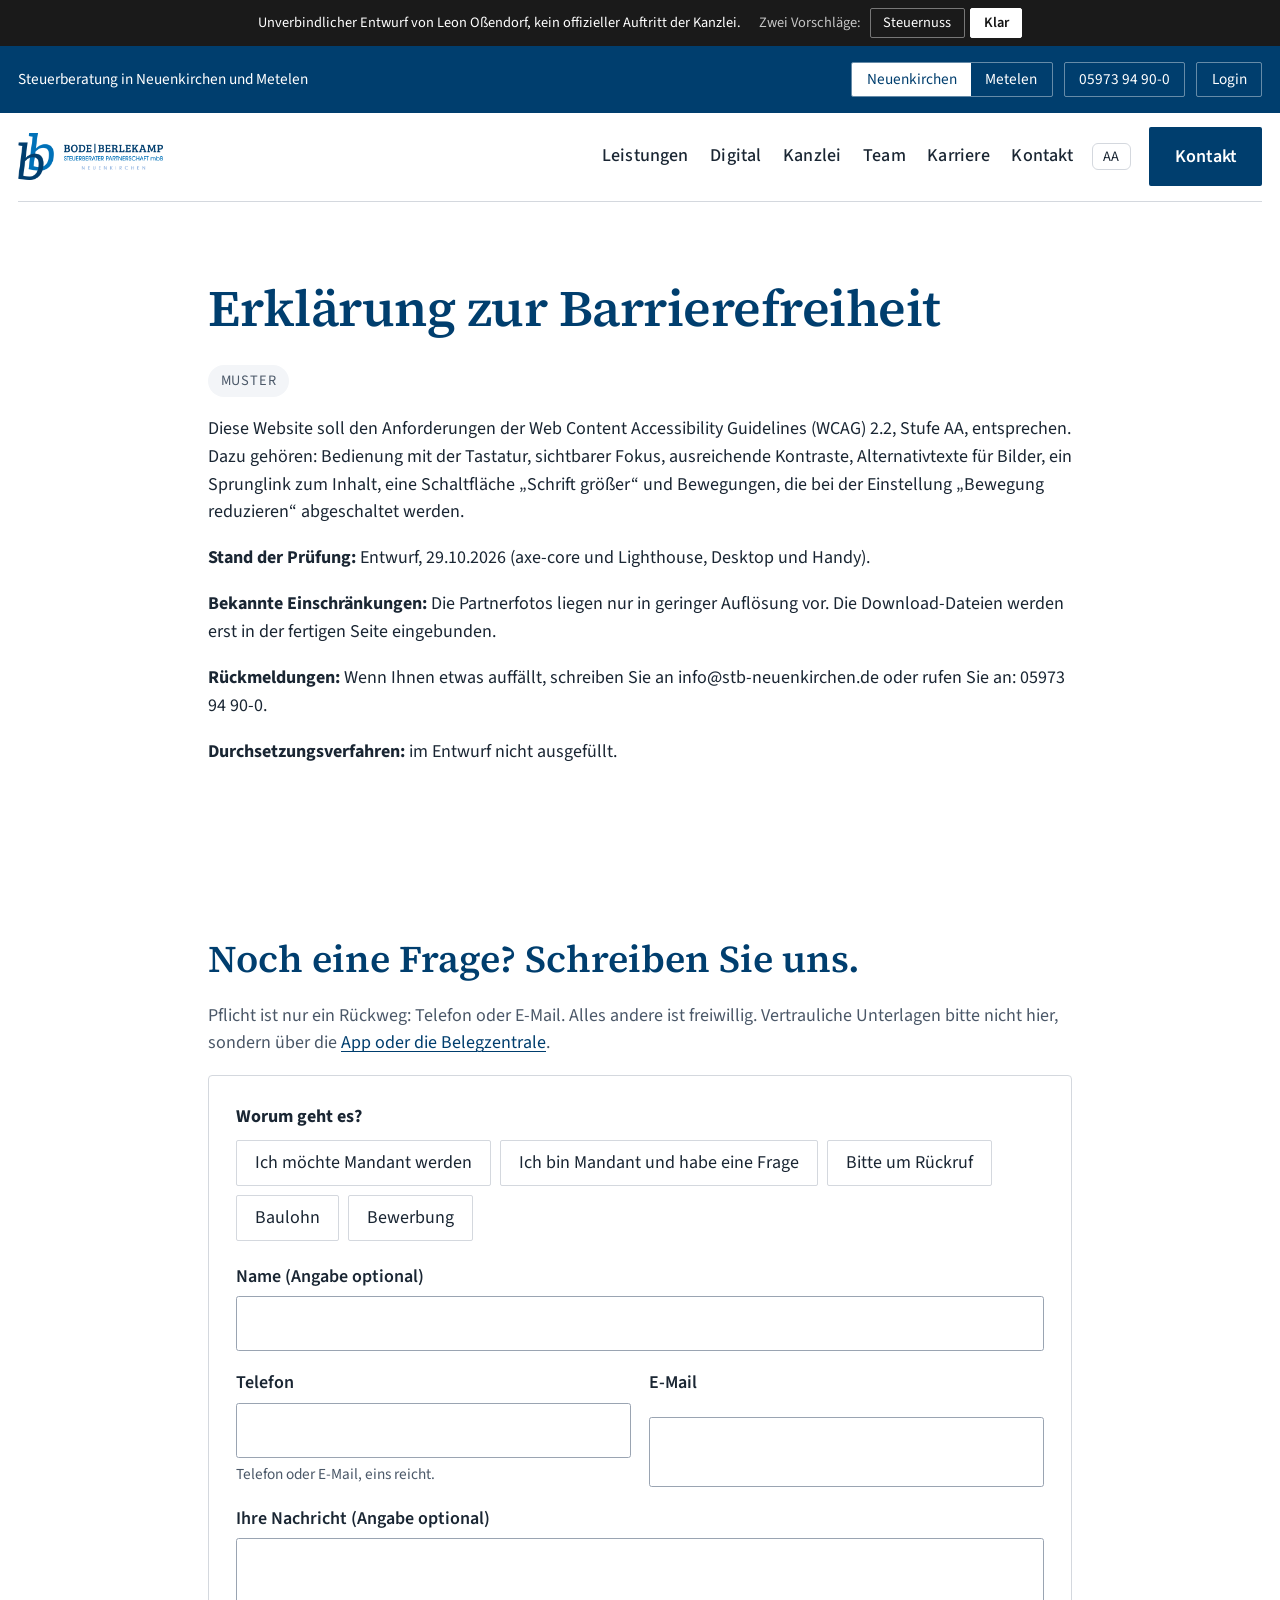
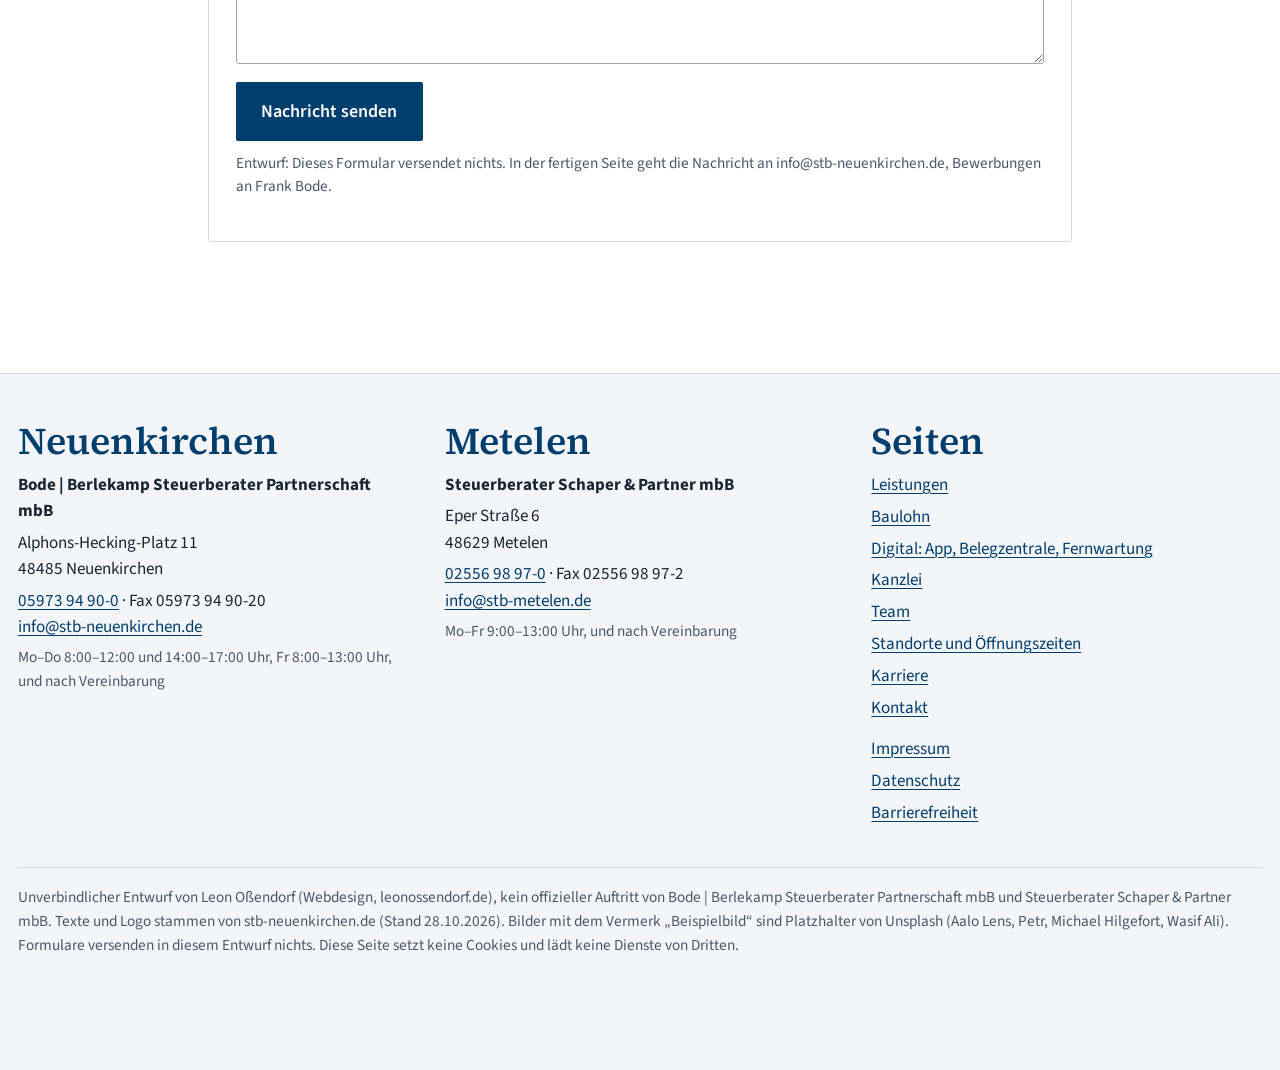
==== barrierefreiheit.html @ 7ed901d6 "Entwurf Bode | Berlekamp: zwei Designs (Steuernuss, Klar) mit Schalter, 12 Seiten, barrierefrei Co-A" ====
<!doctype html>
<html lang="de-DE" data-design="klar" data-standort="neuenkirchen">
<head>
<meta charset="utf-8">
<meta name="viewport" content="width=device-width, initial-scale=1">
<title>Barrierefreiheit · Bode | Berlekamp Steuerberater (Entwurf)</title>
<meta name="description" content="Unverbindlicher Website-Entwurf für Bode | Berlekamp Steuerberater Partnerschaft mbB (Neuenkirchen) und Steuerberater Schaper & Partner mbB (Metelen).">
<meta name="robots" content="noindex,nofollow">
<link rel="icon" href="img/favicon.png" type="image/png">
<link rel="stylesheet" href="css/base.css">
<link rel="stylesheet" href="css/klar.css">
<link rel="stylesheet" href="css/nuss.css">
<script src="js/design.js"></script>
</head>
<body>
<a class="skip" href="#inhalt">Zum Inhalt springen</a>
<div class="entwurf" role="region" aria-label="Hinweis zum Entwurf">
  <span>Unverbindlicher Entwurf von Leon Oßendorf, kein offizieller Auftritt der Kanzlei.</span>
  <span class="schalter" role="group" aria-label="Design wählen"><span>Zwei Vorschläge:</span>
    <button type="button" data-design-wahl="nuss" aria-pressed="false">Steuernuss</button>
    <button type="button" data-design-wahl="klar" aria-pressed="true">Klar</button></span>
</div>
<header class="kopf">
  <div class="kopf-oben"><div class="wrap kopf-oben">
    <span class="claim">Steuerberatung in Neuenkirchen und Metelen</span>
    <div class="rechts">
      <div class="standort-wahl" role="group" aria-label="Standort wählen">
        <button type="button" data-standort-wahl="neuenkirchen" aria-pressed="true">Neuenkirchen</button>
        <button type="button" data-standort-wahl="metelen" aria-pressed="false">Metelen</button>
      </div>
      <a class="chip" href="tel:+4959739490" data-tel>05973 94 90-0</a>
      <a class="chip" href="digital.html#login">Login</a>
    </div>
  </div></div>
  <div class="wrap kopf-haupt">
    <a class="logo" href="index.html" aria-label="Zur Startseite">
      <img class="marke" src="img/logo-marke.png" alt="" width="120" height="158">
      <img class="wort" src="img/wortmarke-neuenkirchen.png" alt="Bode | Berlekamp Steuerberater Partnerschaft mbB, Neuenkirchen" data-wortmarke width="330" height="90">
    </a>
    <nav class="nav" id="hauptmenu" aria-label="Hauptmenü"><ul><li><a href="leistungen.html">Leistungen</a></li><li><a href="digital.html">Digital</a></li><li><a href="kanzlei.html">Kanzlei</a></li><li><a href="team.html">Team</a></li><li><a href="karriere.html">Karriere</a></li><li><a href="kontakt.html">Kontakt</a></li></ul></nav>
    <button type="button" class="schrift" aria-pressed="false" title="Schrift größer">A<span class="nur-vorleser"> Schrift größer</span>A</button>
    <a class="btn btn-haupt" href="kontakt.html">Kontakt</a>
    <button type="button" class="menu-knopf" aria-expanded="false" aria-controls="hauptmenu">Menü</button>
  </div>
</header>
<main id="inhalt" tabindex="-1">
<section class="abschnitt"><div class="wrap-schmal"><h1>Erklärung zur Barrierefreiheit</h1><p class="label">Muster</p>
<p>Diese Website soll den Anforderungen der Web Content Accessibility Guidelines (WCAG) 2.2, Stufe AA, entsprechen. Dazu gehören: Bedienung mit der Tastatur, sichtbarer Fokus, ausreichende Kontraste, Alternativtexte für Bilder, ein Sprunglink zum Inhalt, eine Schaltfläche „Schrift größer“ und Bewegungen, die bei der Einstellung „Bewegung reduzieren“ abgeschaltet werden.</p>
<p><strong>Stand der Prüfung:</strong> Entwurf, 29.10.2026 (axe-core und Lighthouse, Desktop und Handy).</p>
<p><strong>Bekannte Einschränkungen:</strong> Die Partnerfotos liegen nur in geringer Auflösung vor. Die Download-Dateien werden erst in der fertigen Seite eingebunden.</p>
<p><strong>Rückmeldungen:</strong> Wenn Ihnen etwas auffällt, schreiben Sie an info@stb-neuenkirchen.de oder rufen Sie an: 05973 94 90-0.</p>
<p><strong>Durchsetzungsverfahren:</strong> im Entwurf nicht ausgefüllt.</p></div></section><section class="abschnitt" id="kontakt" aria-labelledby="kontakt-h"><div class="wrap-schmal">
  <h2 id="kontakt-h">Noch eine Frage? Schreiben Sie uns.</h2>
  <p class="leise">Pflicht ist nur ein Rückweg: Telefon oder E-Mail. Alles andere ist freiwillig. Vertrauliche Unterlagen bitte nicht hier, sondern über die <a href="digital.html">App oder die Belegzentrale</a>.</p>
  <form class="formular" data-demo novalidate>
    <fieldset><legend>Worum geht es?</legend>
      <div class="chips">
        <label><input type="radio" name="thema" value="mandant"> Ich möchte Mandant werden</label>
        <label><input type="radio" name="thema" value="frage"> Ich bin Mandant und habe eine Frage</label>
        <label><input type="radio" name="thema" value="rueckruf"> Bitte um Rückruf</label>
        <label><input type="radio" name="thema" value="baulohn"> Baulohn</label>
        <label><input type="radio" name="thema" value="bewerbung"> Bewerbung</label>
      </div>
    </fieldset>
    <fieldset data-zeig="mandant baulohn"><legend>Ich bin …</legend>
      <div class="chips"><label><input type="radio" name="art" value="unternehmen"> Unternehmen</label><label><input type="radio" name="art" value="freiberufler"> Freiberufler</label><label><input type="radio" name="art" value="privat"> Privatperson</label></div>
    </fieldset>
    <fieldset data-zeig="bewerbung"><legend>Ich bewerbe mich als …</legend>
      <div class="chips"><label><input type="radio" name="stelle" value="stfa"> Steuerfachangestellte/r</label><label><input type="radio" name="stelle" value="bibu"> Bilanzbuchhalter/in</label><label><input type="radio" name="stelle" value="azubi"> Auszubildende/r</label><label><input type="radio" name="stelle" value="initiativ"> Initiativ</label></div>
    </fieldset>
    <div class="feldzeile" data-zeig="baulohn"><label for="f-beschaeftigte">Wie viele Beschäftigte rechnen Sie ab? (Angabe optional)</label><div class="schieber"><input type="range" id="f-beschaeftigte" name="beschaeftigte" min="1" max="100" value="12"><output for="f-beschaeftigte">12</output></div></div>
    <fieldset data-zeig="mandant frage rueckruf baulohn"><legend>Welcher Standort passt Ihnen? (Angabe optional)</legend>
      <div class="chips"><label><input type="radio" name="standort" value="neuenkirchen"> Neuenkirchen</label><label><input type="radio" name="standort" value="metelen"> Metelen</label><label><input type="radio" name="standort" value="egal"> Egal</label></div>
    </fieldset>
    <fieldset data-zeig="rueckruf"><legend>Wann passt der Rückruf?</legend>
      <div class="chips"><label><input type="radio" name="zeit" value="vormittags"> Vormittags</label><label><input type="radio" name="zeit" value="nachmittags"> Nachmittags</label><label><input type="radio" name="zeit" value="egal"> Egal</label></div>
    </fieldset>
    <div class="feldzeile"><label for="f-name">Name (Angabe optional)</label><input id="f-name" name="name" type="text" autocomplete="name"></div>
    <div class="zwei">
      <div class="feldzeile"><label for="f-tel">Telefon</label><input id="f-tel" name="telefon" type="tel" autocomplete="tel" inputmode="tel"><span class="hinweis">Telefon oder E-Mail, eins reicht.</span></div>
      <div class="feldzeile"><label for="f-mail">E-Mail</label><input id="f-mail" name="email" type="email" autocomplete="email"></div>
    </div>
    <div class="feldzeile" data-zeig="bewerbung"><label for="f-start">Frühester Start (Angabe optional)</label><input id="f-start" name="start" type="text" placeholder="z. B. 1. August 2027"></div>
    <div class="feldzeile" data-zeig="bewerbung"><label for="f-cv">Lebenslauf anhängen (Angabe optional)</label><input id="f-cv" name="lebenslauf" type="file" accept=".pdf,.jpg,.png"></div>
    <div class="feldzeile"><label for="f-text">Ihre Nachricht (Angabe optional)</label><textarea id="f-text" name="nachricht"></textarea></div>
    <p class="fehler" role="alert" hidden></p>
    <button class="btn" type="submit">Nachricht senden</button>
    <p class="demo-hinweis">Entwurf: Dieses Formular versendet nichts. In der fertigen Seite geht die Nachricht an info@stb-neuenkirchen.de, Bewerbungen an Frank Bode.</p>
  </form>
</div></section>
</main>
<footer class="fuss"><div class="wrap">
  <div class="spalten">
    <div><h2>Neuenkirchen</h2><address><p><strong>Bode | Berlekamp Steuerberater Partnerschaft mbB</strong></p><p>Alphons-Hecking-Platz 11<br>48485 Neuenkirchen</p><p><a href="tel:+4959739490">05973 94 90-0</a> · Fax 05973 94 90-20<br><a href="mailto:info@stb-neuenkirchen.de">info@stb-neuenkirchen.de</a></p></address><p class="klein leise">Mo–Do 8:00–12:00 und 14:00–17:00 Uhr, Fr 8:00–13:00 Uhr, und nach Vereinbarung</p></div>
    <div><h2>Metelen</h2><address><p><strong>Steuerberater Schaper &amp; Partner mbB</strong></p><p>Eper Straße 6<br>48629 Metelen</p><p><a href="tel:+4925569897">02556 98 97-0</a> · Fax 02556 98 97-2<br><a href="mailto:info@stb-metelen.de">info@stb-metelen.de</a></p></address><p class="klein leise">Mo–Fr 9:00–13:00 Uhr, und nach Vereinbarung</p></div>
    <div><h2>Seiten</h2><ul><li><a href="leistungen.html">Leistungen</a></li><li><a href="baulohn.html">Baulohn</a></li><li><a href="digital.html">Digital: App, Belegzentrale, Fernwartung</a></li><li><a href="kanzlei.html">Kanzlei</a></li><li><a href="team.html">Team</a></li><li><a href="standorte.html">Standorte und Öffnungszeiten</a></li><li><a href="karriere.html">Karriere</a></li><li><a href="kontakt.html">Kontakt</a></li></ul><ul style="margin-top:.8rem"><li><a href="impressum.html">Impressum</a></li><li><a href="datenschutz.html">Datenschutz</a></li><li><a href="barrierefreiheit.html">Barrierefreiheit</a></li></ul></div>
  </div>
  <div data-only="nuss" style="margin-top:1.5rem"><svg class="hoernchen-fuss" viewBox="0 0 220 220" role="img" aria-label="Eichhörnchen der Kanzlei">
<path d="M150 170c42-6 62-40 52-82-6-26-24-44-44-50 14 18 20 40 12 64-6 18-18 30-32 34" fill="#a0672d"/>
<path d="M156 160c30-8 44-36 36-68-4-16-12-30-24-38 6 18 8 38 0 56-6 14-16 24-28 30" fill="#c4703a"/>
<ellipse cx="104" cy="150" rx="46" ry="52" fill="#a0672d"/>
<ellipse cx="96" cy="160" rx="26" ry="36" fill="#f1dcb9"/>
<ellipse cx="80" cy="200" rx="18" ry="8" fill="#5b3a1e"/>
<ellipse cx="124" cy="202" rx="18" ry="8" fill="#5b3a1e"/>
<path d="M62 52l-8-30 26 18zM112 50l10-30-26 16z" fill="#a0672d"/>
<path d="M63 50l-4-18 15 11zM109 48l6-18-15 10z" fill="#e9a37a"/>
<circle cx="86" cy="80" r="36" fill="#a0672d"/>
<ellipse cx="80" cy="98" rx="22" ry="14" fill="#f1dcb9"/>
<ellipse cx="54" cy="94" rx="7" ry="5" fill="#3b2714"/>
<path d="M60 102c6 5 14 6 20 2" fill="none" stroke="#3b2714" stroke-width="2.2" stroke-linecap="round"/>
<g fill="none" stroke="#1a1a1a" stroke-width="3.2"><circle cx="70" cy="78" r="12"/><circle cx="102" cy="78" r="12"/><path d="M82 78h8M114 76l10-4M58 76l-8-3"/></g>
<circle cx="71" cy="79" r="4.5" fill="#1a1a1a"/><circle cx="103" cy="79" r="4.5" fill="#1a1a1a"/>
<circle cx="72.5" cy="77.5" r="1.4" fill="#fff"/><circle cx="104.5" cy="77.5" r="1.4" fill="#fff"/>
<path d="M68 128c-10 4-16 14-10 22 6 6 16 2 22-4" fill="#a0672d"/>
<path d="M118 128c10 4 16 14 10 22-6 6-16 2-22-4" fill="#a0672d"/>
<g class="nuss"><ellipse cx="93" cy="142" rx="14" ry="17" fill="#c4873f"/><path d="M78 136c0-8 7-13 15-13s15 5 15 13c0 1.5-1 2.5-2.5 2.5h-25c-1.5 0-2.5-1-2.5-2.5z" fill="#5b3a1e"/><path d="M93 123v-7" stroke="#5b3a1e" stroke-width="3" stroke-linecap="round"/></g>
</svg></div>
  <div class="entwurf-hinweis"><p>Unverbindlicher Entwurf von Leon Oßendorf (Webdesign, leonossendorf.de), kein offizieller Auftritt von Bode | Berlekamp Steuerberater Partnerschaft mbB und Steuerberater Schaper &amp; Partner mbB. Texte und Logo stammen von stb-neuenkirchen.de (Stand 28.10.2026). Bilder mit dem Vermerk „Beispielbild“ sind Platzhalter von Unsplash (Aalo Lens, Petr, Michael Hilgefort, Wasif Ali). Formulare versenden in diesem Entwurf nichts. Diese Seite setzt keine Cookies und lädt keine Dienste von Dritten.</p></div>
</div></footer>
<nav class="daumen" aria-label="Schnellkontakt"><a class="btn" href="tel:+4959739490" data-tel>05973 94 90-0</a><a class="btn btn-zweit" href="kontakt.html">Nachricht</a></nav>
<script src="js/main.js"></script>
</body>
</html>
---- css/base.css ----
/* Basis: Reset, Schriften, Barrierefreiheit, Formulare. Gilt für beide Designs. */
@font-face{font-family:"Source Sans 3";src:url("../fonts/source-sans-3-latin-wght-normal.woff2") format("woff2");font-weight:200 900;font-display:swap}
@font-face{font-family:"Source Serif 4";src:url("../fonts/source-serif-4-latin-wght-normal.woff2") format("woff2");font-weight:200 900;font-display:swap}
@font-face{font-family:"Source Serif 4";src:url("../fonts/source-serif-4-latin-wght-italic.woff2") format("woff2");font-weight:200 900;font-style:italic;font-display:swap}
@font-face{font-family:"Bitter";src:url("../fonts/bitter-latin.woff2") format("woff2");font-weight:400 700;font-display:swap}
@font-face{font-family:"Caveat";src:url("../fonts/caveat-latin.woff2") format("woff2");font-weight:500;font-display:swap}

*,*::before,*::after{box-sizing:border-box}
html{font-size:112.5%;-webkit-text-size-adjust:100%;scroll-behavior:smooth}
html.schrift-gross{font-size:131%}
@media (prefers-reduced-motion:reduce){html{scroll-behavior:auto}*{animation:none!important;transition:none!important}}
body{margin:0;line-height:1.55;-webkit-font-smoothing:antialiased;overflow-x:hidden}
img,svg,picture{max-width:100%;height:auto;display:block}
h1,h2,h3,h4{line-height:1.2;margin:0 0 .5em;overflow-wrap:break-word;hyphens:auto}
@media (max-width:480px){.label{white-space:normal;border-radius:12px;line-height:1.3}}
p,ul,ol{margin:0 0 1em}
ul.sauber,ol.sauber{list-style:none;padding:0;margin:0}
a{color:var(--link);text-decoration-thickness:.08em;text-underline-offset:.15em}
a:hover{text-decoration-thickness:.15em}
:focus-visible{outline:3px solid var(--fokus);outline-offset:3px;border-radius:2px}
button{font:inherit;cursor:pointer}
[hidden]{display:none!important}
.nur-vorleser{position:absolute!important;width:1px;height:1px;overflow:hidden;clip:rect(0 0 0 0);clip-path:inset(50%);white-space:nowrap}
.skip{position:absolute;left:.5rem;top:-4rem;padding:.6rem 1rem;background:#111;color:#fff;z-index:1000;border-radius:4px}
.skip:focus{top:.5rem}

/* Breite */
.wrap{width:min(100% - 2rem, 72rem);margin-inline:auto}
.wrap-schmal{width:min(100% - 2rem, 48rem);margin-inline:auto}
.abschnitt{padding-block:clamp(2.5rem,6vw,5rem)}

/* Entwurfsbanner mit Design-Schalter */
.entwurf{background:#1a1a1a;color:#fff;font-size:.8rem;padding:.45rem 1rem;display:flex;flex-wrap:wrap;gap:.4rem 1rem;align-items:center;justify-content:center;text-align:center}
.entwurf .schalter{display:inline-flex;gap:.3rem;align-items:center}
.entwurf .schalter span{opacity:.75;margin-right:.2rem}
.entwurf button{border:1px solid #777;background:transparent;color:#fff;border-radius:999px;padding:.15rem .7rem;font-size:.8rem}
.entwurf button[aria-pressed="true"]{background:#fff;color:#111;border-color:#fff;font-weight:600}
.entwurf a{color:#fff}

/* Kopfzeile */
.kopf-oben{font-size:.85rem;display:flex;flex-wrap:wrap;gap:.4rem 1rem;align-items:center;justify-content:space-between;padding-block:.45rem}
.kopf-oben .rechts{display:flex;flex-wrap:wrap;gap:.4rem .6rem;align-items:center}
.standort-wahl{display:inline-flex;border:1px solid var(--rand);border-radius:999px;overflow:hidden}
.standort-wahl button{border:0;background:transparent;color:inherit;padding:.25rem .8rem;font-size:.85rem}
.standort-wahl button[aria-pressed="true"]{background:var(--akzent);color:#fff}
.chip{display:inline-flex;align-items:center;gap:.35rem;border:1px solid var(--rand);border-radius:999px;padding:.25rem .8rem;text-decoration:none;color:inherit;white-space:nowrap}
.chip:hover{background:var(--flaeche)}
.kopf-haupt{display:flex;align-items:center;gap:1rem;padding-block:.8rem;position:relative}
.logo{display:flex;align-items:center;gap:.6rem;text-decoration:none;color:inherit;margin-right:auto}
.logo img.marke{height:2.6rem;width:auto}
.logo img.wort{height:1.5rem;width:auto}
.nav ul{display:flex;gap:1.2rem;list-style:none;margin:0;padding:0}
.nav a{text-decoration:none;color:inherit;font-weight:500;padding:.3rem 0;border-bottom:2px solid transparent}
.nav a[aria-current="page"]{border-bottom-color:var(--akzent)}
.nav a:hover{border-bottom-color:var(--rand)}
.menu-knopf{display:none;border:1px solid var(--rand);background:transparent;color:inherit;border-radius:6px;padding:.4rem .8rem}
.schrift{border:1px solid var(--rand);background:transparent;color:inherit;border-radius:6px;padding:.3rem .6rem;font-size:.8rem;line-height:1}
.schrift[aria-pressed="true"]{background:var(--akzent);color:#fff;border-color:var(--akzent)}
@media (max-width:900px){
  .nav{display:none;position:absolute;left:0;right:0;top:100%;background:var(--grund);border-top:1px solid var(--rand);border-bottom:1px solid var(--rand);z-index:50;padding:.5rem 1rem 1rem}
  .nav.offen{display:block}
  .nav ul{flex-direction:column;gap:0}
  .nav a{display:block;padding:.7rem 0;border-bottom:1px solid var(--rand)}
  .menu-knopf{display:inline-block}
  .kopf-haupt .btn-haupt{display:none}
  .logo img.wort{height:1.1rem}
}
@media (max-width:480px){.kopf-oben .claim{display:none}}

/* Buttons */
.btn{display:inline-flex;align-items:center;justify-content:center;gap:.4rem;padding:.75rem 1.3rem;border-radius:var(--radius);text-decoration:none;font-weight:600;border:2px solid var(--akzent);background:var(--akzent);color:#fff;min-height:44px}
.btn:hover{filter:brightness(1.08)}
.btn-zweit{background:transparent;color:var(--akzent)}
.btn-zweit:hover{background:var(--flaeche)}

/* Hero-Felder */
.felder{display:grid;gap:1rem;grid-template-columns:repeat(auto-fit,minmax(14rem,1fr))}
.feld{border:1px solid var(--rand);border-radius:var(--radius);padding:1rem 1.1rem;background:var(--grund)}
.feld h2,.feld h3{font-size:.95rem;text-transform:uppercase;letter-spacing:.06em;margin-bottom:.5rem;color:var(--text-leise)}
.feld p{margin:0 0 .4em}
.status{display:flex;align-items:center;gap:.5rem}
.status::before{content:"";width:.7rem;height:.7rem;border-radius:50%;background:#999;flex:none}
.status.offen::before{background:var(--gruen)}
.status.zu::before{background:#b4463a}

/* Kacheln und Karten */
.kacheln{display:grid;gap:1rem;grid-template-columns:repeat(auto-fit,minmax(15rem,1fr))}
.kachel{display:block;border:1px solid var(--rand);border-radius:var(--radius);padding:1.3rem;background:var(--grund);color:inherit;text-decoration:none;transition:transform .15s,box-shadow .15s}
.kachel:hover,.kachel:focus-visible{transform:translateY(-2px);box-shadow:var(--schatten)}
.kachel h3{font-size:1.15rem}
.kachel p{margin:0;color:var(--text-leise)}
.kachel .pfeil{display:inline-block;margin-top:.6rem;font-weight:600;color:var(--akzent)}
.karte{border:1px solid var(--rand);border-radius:var(--radius);padding:1.3rem;background:var(--grund)}
.zweispaltig{display:grid;gap:2rem;grid-template-columns:1fr 1fr}
@media (max-width:760px){.zweispaltig{grid-template-columns:1fr}}
.haken{list-style:none;padding:0;margin:0}
.haken li{padding-left:1.7rem;position:relative;margin-bottom:.35rem}
.haken li::before{content:"✓";position:absolute;left:0;top:0;font-weight:700;color:var(--gruen)}
.leise{color:var(--text-leise)}
.klein{font-size:.85rem}
.label{display:inline-block;font-size:.8rem;letter-spacing:.06em;text-transform:uppercase;padding:.25rem .7rem;border-radius:999px;background:var(--flaeche);color:var(--text-leise);margin-bottom:1rem}

/* Zeitleiste */
.zeitleiste{list-style:none;margin:0;padding:0;display:grid;gap:.8rem}
.zeitleiste li{display:grid;grid-template-columns:5rem 1fr;gap:1rem;align-items:baseline;border-left:3px solid var(--rand);padding-left:1rem}
.zeitleiste .jahr{font-weight:700;color:var(--akzent)}

/* Team */
.team-filter{display:flex;gap:.5rem;flex-wrap:wrap;margin-bottom:1.5rem}
.team-filter button{border:1px solid var(--rand);background:transparent;color:inherit;border-radius:999px;padding:.4rem .9rem}
.team-filter button[aria-pressed="true"]{background:var(--akzent);color:#fff;border-color:var(--akzent)}
.person{display:flex;gap:1rem;align-items:flex-start}
.person img{width:5.5rem;height:5.5rem;border-radius:50%;object-fit:cover;flex:none}
.person .name{font-weight:700;margin:0}
.person .funktion{margin:0;color:var(--text-leise)}
.person .mail{font-size:.85rem;word-break:break-all}

/* Formulare */
form{margin:0}
.formular{border:1px solid var(--rand);border-radius:var(--radius);padding:1.5rem;background:var(--grund)}
.formular fieldset{border:0;padding:0;margin:0 0 1.2rem}
.formular legend{font-weight:700;margin-bottom:.5rem;padding:0}
.chips{display:flex;flex-wrap:wrap;gap:.5rem}
.chips label{border:1px solid var(--rand);border-radius:999px;padding:.45rem 1rem;cursor:pointer;display:inline-flex;align-items:center;gap:.4rem;min-height:44px}
.chips input{position:absolute;opacity:0;width:1px;height:1px}
.chips label:has(input:checked){background:var(--akzent);color:#fff;border-color:var(--akzent)}
.chips label:has(input:focus-visible){outline:3px solid var(--fokus);outline-offset:2px}
.feldzeile{display:grid;gap:.3rem;margin-bottom:1rem}
.feldzeile label{font-weight:600}
.feldzeile .hinweis{font-size:.85rem;color:var(--text-leise)}
.feldzeile input,.feldzeile textarea,.feldzeile select{font:inherit;padding:.7rem .8rem;border:1px solid var(--rand-stark);border-radius:calc(var(--radius)/1.5);background:#fff;color:#111;width:100%;min-height:44px}
.feldzeile textarea{min-height:7rem;resize:vertical}
.zwei{display:grid;gap:1rem;grid-template-columns:1fr 1fr}
@media (max-width:600px){.zwei{grid-template-columns:1fr}}
.schieber{display:grid;grid-template-columns:1fr auto;gap:1rem;align-items:center}
.schieber output{font-weight:700;min-width:3ch;text-align:right}
input[type=range]{width:100%;accent-color:var(--akzent)}
.fehler{color:#b4463a;font-weight:600;margin:.5rem 0}
.demo-hinweis{font-size:.85rem;color:var(--text-leise);margin-top:.6rem}
.bestaetigung{border:2px solid var(--gruen);border-radius:var(--radius);padding:1.2rem;background:var(--grund)}
.bestaetigung h3{margin-top:0}
[data-zeig]{display:none}
[data-zeig].aktiv{display:block}
.zwei[data-zeig].aktiv{display:grid}

/* Footer */
.fuss{margin-top:3rem;padding-block:2.5rem 6rem;border-top:1px solid var(--rand);font-size:.95rem}
.fuss .spalten{display:grid;gap:2rem;grid-template-columns:repeat(auto-fit,minmax(16rem,1fr))}
.fuss h2{font-size:1rem;margin-bottom:.4rem}
.fuss p{margin:0 0 .3em}
.fuss .entwurf-hinweis{margin-top:2rem;padding-top:1rem;border-top:1px solid var(--rand);color:var(--text-leise);font-size:.85rem}
.fuss ul{list-style:none;padding:0;margin:0}
.fuss li{margin-bottom:.3rem}

/* Daumenleiste am Handy */
.daumen{display:none}
@media (max-width:760px){
  .daumen{display:grid;grid-template-columns:1fr 1fr;gap:.5rem;position:fixed;left:0;right:0;bottom:0;padding:.6rem .8rem calc(.6rem + env(safe-area-inset-bottom));background:var(--grund);border-top:1px solid var(--rand);z-index:40}
  .daumen .btn{padding:.6rem;min-height:44px}
}

/* Hilfen */
.beispiel{position:relative}
.beispiel::after{content:"Beispielbild";position:absolute;right:.5rem;bottom:.5rem;font-size:.7rem;background:rgba(0,0,0,.6);color:#fff;padding:.15rem .5rem;border-radius:3px}
.bild-rund{border-radius:var(--radius);overflow:hidden}
.bild-rund img{width:100%;height:100%;object-fit:cover}
.aktuell{border-left:4px solid var(--akzent);padding-left:1rem;margin-bottom:1rem}
.aktuell time{font-size:.85rem;color:var(--text-leise)}
.faq details{border-bottom:1px solid var(--rand);padding:.6rem 0}
.faq summary{cursor:pointer;font-weight:600;padding:.3rem 0}
.faq summary:hover{color:var(--akzent)}
table{border-collapse:collapse;width:100%}
th,td{text-align:left;padding:.5rem .6rem;border-bottom:1px solid var(--rand);vertical-align:top}
th{font-weight:600}
.zweck{font-size:.95rem}
address{font-style:normal}
---- css/klar.css ----
/* Design 2 „Klar“: kühl, ruhig, editorial. Logo-Blau, Serife, gerade Linien. */
[data-design="klar"]{
  --grund:#ffffff;--flaeche:#f3f5f8;--text:#1a2633;--text-leise:#4b5868;
  --akzent:#003e6e;--akzent-2:#0071b8;--link:#003e6e;--rand:#d4d8de;--rand-stark:#9aa4b2;
  --holz:#b07a45;--gruen:#2e7d4f;--fokus:#0071b8;--radius:4px;--schatten:0 6px 20px rgba(0,30,60,.08);
  --serif:"Source Serif 4",Georgia,serif;--sans:"Source Sans 3",system-ui,sans-serif;
}
[data-design="klar"] body{font-family:var(--sans);color:var(--text);background:var(--grund)}
[data-design="klar"] h1,[data-design="klar"] h2,[data-design="klar"] h3{font-family:var(--serif);font-weight:600;color:var(--akzent)}
[data-design="klar"] h1{font-size:clamp(1.7rem,4vw,3rem);letter-spacing:-.01em}
[data-design="klar"] h2{font-size:clamp(1.5rem,3vw,2.1rem)}
[data-design="klar"] h3{font-size:1.2rem}
[data-design="klar"] [data-only="nuss"]{display:none!important}
[data-design="klar"] .kopf-oben{background:var(--akzent);color:#fff;--rand:rgba(255,255,255,.4);--flaeche:rgba(255,255,255,.12)}
[data-design="klar"] .kopf-oben .standort-wahl button[aria-pressed="true"]{background:#fff;color:var(--akzent)}
[data-design="klar"] .kopf-haupt{border-bottom:1px solid var(--rand)}
[data-design="klar"] .nav a{letter-spacing:.01em}

/* Hero */
[data-design="klar"] .hero{padding-block:clamp(2rem,5vw,4rem);border-bottom:1px solid var(--rand)}
[data-design="klar"] .hero-innen{display:grid;gap:2.5rem;grid-template-columns:1.1fr 1fr;align-items:center}
@media (max-width:860px){[data-design="klar"] .hero-innen{grid-template-columns:1fr}}
[data-design="klar"] .hero .label{background:transparent;border:1px solid var(--rand);color:var(--akzent-2)}
[data-design="klar"] .hero h1 em{font-style:normal;color:var(--akzent-2);display:block}
[data-design="klar"] .hero p.gross{font-size:1.15rem;max-width:34rem}
[data-design="klar"] .hero-bild{border-left:6px solid var(--holz);padding-left:0}
[data-design="klar"] .hero-bild figcaption{font-size:.85rem;color:var(--text-leise);margin-top:.5rem}
[data-design="klar"] .felder{margin-top:2rem}
[data-design="klar"] .feld{border-top:3px solid var(--akzent)}

/* Abschnitte */
[data-design="klar"] .abschnitt-grau{background:var(--flaeche)}
[data-design="klar"] .abschnitt-blau{background:var(--akzent);color:#fff}
[data-design="klar"] .abschnitt-blau h2,[data-design="klar"] .abschnitt-blau h3{color:#fff}
[data-design="klar"] .abschnitt-blau a{color:#fff}
[data-design="klar"] .abschnitt-blau .btn{background:#fff;color:var(--akzent);border-color:#fff}
[data-design="klar"] .abschnitt-blau .haken li::before{color:#9fd3b0}
[data-design="klar"] .ueberzeile{font-family:var(--sans);font-size:.85rem;letter-spacing:.1em;text-transform:uppercase;color:var(--akzent-2);margin-bottom:.4rem;display:block}
[data-design="klar"] .trenn{height:1px;background:var(--rand);margin-block:2rem}
[data-design="klar"] .kachel h3{font-family:var(--serif)}
[data-design="klar"] .kachel{border-top:3px solid var(--akzent-2)}
[data-design="klar"] .digital-persoenlich{display:grid;gap:0;grid-template-columns:1fr 1fr;border:1px solid var(--rand)}
[data-design="klar"] .digital-persoenlich > div{padding:2rem}
[data-design="klar"] .digital-persoenlich > div:first-child{border-right:1px solid var(--rand)}
@media (max-width:760px){[data-design="klar"] .digital-persoenlich{grid-template-columns:1fr}[data-design="klar"] .digital-persoenlich > div:first-child{border-right:0;border-bottom:1px solid var(--rand)}}
[data-design="klar"] .partner-bilder{display:flex;gap:1rem;margin-bottom:1rem}
[data-design="klar"] .partner-bilder figure{margin:0;text-align:center;font-size:.85rem}
[data-design="klar"] .partner-bilder img{width:6rem;height:6rem;object-fit:cover;border-radius:50%;margin:0 auto .3rem;filter:saturate(.9)}
[data-design="klar"] .zitat{font-family:var(--serif);font-size:1.3rem;font-style:italic;border-left:4px solid var(--holz);padding-left:1rem;color:var(--text)}
[data-design="klar"] .standort-karte h2,[data-design="klar"] .standort-karte h3{display:flex;align-items:baseline;gap:.6rem;font-size:1.2rem}
[data-design="klar"] .standort-karte .ort{font-family:var(--sans);font-size:.8rem;letter-spacing:.1em;text-transform:uppercase;color:var(--akzent-2)}
[data-design="klar"] .fuss{background:var(--flaeche)}
[data-design="klar"] .btn{border-radius:2px}
[data-design="klar"] .chip{border-radius:2px}
[data-design="klar"] .standort-wahl{border-radius:2px}
[data-design="klar"] .entwurf button{border-radius:2px}
[data-design="klar"] .chips label{border-radius:2px}
[data-design="klar"] .karriere-teaser{border:1px solid var(--rand);border-left:6px solid var(--holz);padding:2rem}
---- css/nuss.css ----
/* Design 1 „Steuernuss“: warm, freundlich, im Stil des Kanzlei-Eichhörnchens. Slab-Serif, runde Formen, Nuss als Zeichen. */
[data-design="nuss"]{
  --grund:#fffaf3;--flaeche:#f6efe4;--text:#3b2714;--text-leise:#6b4e32;
  --akzent:#a3501c;--akzent-2:#a0672d;--braun:#5b3a1e;--link:#8a4a18;--rand:#e3d3bf;--rand-stark:#b89b7a;
  --holz:#a0672d;--gruen:#5c7a3a;--fokus:#c4703a;--radius:16px;--schatten:0 10px 30px rgba(91,58,30,.14);
  --slab:"Bitter","Source Serif 4",Georgia,serif;--sans:"Source Sans 3",system-ui,sans-serif;--hand:"Caveat",cursive;
}
[data-design="nuss"] body{font-family:var(--sans);color:var(--text);background:var(--grund)}
[data-design="nuss"] h1,[data-design="nuss"] h2,[data-design="nuss"] h3{font-family:var(--slab);font-weight:700;color:var(--braun)}
[data-design="nuss"] h1{font-size:clamp(1.8rem,4.5vw,3.2rem);line-height:1.1}
[data-design="nuss"] h2{font-size:clamp(1.5rem,3vw,2.2rem)}
[data-design="nuss"] h3{font-size:1.2rem}
[data-design="nuss"] [data-only="klar"]{display:none!important}
[data-design="nuss"] .kopf-oben{background:var(--braun);color:#fff;--rand:rgba(255,255,255,.4);--flaeche:rgba(255,255,255,.12)}
[data-design="nuss"] .kopf-oben .standort-wahl button[aria-pressed="true"]{background:var(--akzent)}
[data-design="nuss"] .kopf-haupt{border-bottom:2px dashed var(--rand)}
[data-design="nuss"] .logo img.marke{filter:none}
[data-design="nuss"] .nav a[aria-current="page"]{border-bottom-color:var(--akzent)}
[data-design="nuss"] .btn{border-radius:999px;box-shadow:0 3px 0 rgba(91,58,30,.25)}
[data-design="nuss"] .btn:active{transform:translateY(2px);box-shadow:none}
[data-design="nuss"] .kachel{border-radius:var(--radius);box-shadow:0 2px 0 var(--rand)}
[data-design="nuss"] .kachel h3{display:flex;gap:.5rem;align-items:center}
[data-design="nuss"] .kachel h3::before{content:"";width:1.3rem;height:1.3rem;flex:none;background:url("data:image/svg+xml;utf8,<svg xmlns='http://www.w3.org/2000/svg' viewBox='0 0 24 24'><path d='M12 22c-3.3 0-6-3.1-6-7.2 0-1.6.4-3 1.1-4.1h9.8c.7 1.1 1.1 2.5 1.1 4.1C18 18.9 15.3 22 12 22z' fill='%23a0672d'/><path d='M5.5 10.7C5.5 8 8.4 6 12 6s6.5 2 6.5 4.7c0 .4-.3.7-.7.7H6.2c-.4 0-.7-.3-.7-.7z' fill='%235b3a1e'/><path d='M12 6V3.5' stroke='%235b3a1e' stroke-width='1.6' stroke-linecap='round'/></svg>") no-repeat center/contain}

/* Hero */
[data-design="nuss"] .hero{background:linear-gradient(180deg,#fff4e3 0%,var(--grund) 100%);padding-block:clamp(2rem,5vw,4rem);position:relative;overflow:hidden}
[data-design="nuss"] .hero-innen{display:grid;gap:2rem;grid-template-columns:1.1fr .9fr;align-items:center}
@media (max-width:860px){[data-design="nuss"] .hero-innen{grid-template-columns:1fr}}
[data-design="nuss"] .hero .label{background:#fff;border:1px solid var(--rand);color:var(--akzent-2);border-radius:999px}
[data-design="nuss"] .hero h1 em{font-style:normal;color:#9c4b18}
[data-design="nuss"] .hero p.gross{font-size:1.15rem;max-width:34rem}
[data-design="nuss"] .hero-bild{position:relative}
[data-design="nuss"] .hero-bild img{border-radius:var(--radius);box-shadow:var(--schatten)}
[data-design="nuss"] .hero-bild figcaption{font-size:.85rem;color:var(--text-leise);margin-top:.5rem}
[data-design="nuss"] .hand{font-family:var(--hand);font-size:2.2rem;color:var(--akzent);position:absolute;top:-1.4rem;left:1rem;transform:rotate(-6deg);line-height:1}
[data-design="nuss"] .hoernchen-hero{position:absolute;right:-.5rem;bottom:-.8rem;width:clamp(7rem,16vw,11rem)}
@media (max-width:860px){[data-design="nuss"] .hoernchen-hero{width:7rem;right:0}}
[data-design="nuss"] .felder{margin-top:2rem}
[data-design="nuss"] .feld{border-radius:var(--radius);background:#fff;box-shadow:0 2px 0 var(--rand)}
[data-design="nuss"] .feld h2,[data-design="nuss"] .feld h3{font-family:var(--sans);color:var(--akzent-2)}

/* Abschnitte */
[data-design="nuss"] .abschnitt-grau{background:var(--flaeche)}
[data-design="nuss"] .abschnitt-blau{background:var(--braun);color:#fff}
[data-design="nuss"] .abschnitt-blau h2,[data-design="nuss"] .abschnitt-blau h3{color:#ffe7c7}
[data-design="nuss"] .abschnitt-blau a{color:#fff}
[data-design="nuss"] .abschnitt-blau .ueberzeile{color:#ffd9a8}
[data-design="nuss"] .abschnitt-blau .btn{background:var(--akzent);border-color:var(--akzent)}
[data-design="nuss"] .abschnitt-blau .haken li::before{color:#c9e0a0}
[data-design="nuss"] .ueberzeile{font-family:var(--hand);font-size:1.5rem;color:var(--akzent);display:block;margin-bottom:.1rem}
[data-design="nuss"] .trenn{height:2.4rem;margin-block:1.5rem;background:url("data:image/svg+xml;utf8,<svg xmlns='http://www.w3.org/2000/svg' viewBox='0 0 400 40'><path d='M10 24c60-6 120 6 180-2s120-8 200 2' fill='none' stroke='%23a0672d' stroke-width='2' stroke-linecap='round'/><path d='M90 22c-6-10 2-18 10-14 2 6-2 12-10 14zM210 21c6-10-2-18-10-14-2 6 2 12 10 14zM300 23c-6-10 2-18 10-14 2 6-2 12-10 14z' fill='%235c7a3a'/></svg>") no-repeat center/contain}
[data-design="nuss"] .digital-persoenlich{display:grid;gap:1.5rem;grid-template-columns:1fr 1fr}
@media (max-width:760px){[data-design="nuss"] .digital-persoenlich{grid-template-columns:1fr}}
[data-design="nuss"] .digital-persoenlich > div{background:#fff;border-radius:var(--radius);padding:2rem;box-shadow:0 2px 0 var(--rand)}
[data-design="nuss"] .partner-bilder{display:flex;gap:1rem;margin-bottom:1rem}
[data-design="nuss"] .partner-bilder figure{margin:0;text-align:center;font-size:.85rem}
[data-design="nuss"] .partner-bilder img{width:6rem;height:6rem;object-fit:cover;border-radius:50%;margin:0 auto .3rem;border:4px solid var(--flaeche)}
[data-design="nuss"] .zitat{font-family:var(--slab);font-size:1.25rem;background:#fff;border-radius:var(--radius);padding:1.2rem 1.4rem;box-shadow:0 2px 0 var(--rand)}
[data-design="nuss"] .standort-karte{border-radius:var(--radius);background:#fff}
[data-design="nuss"] .standort-karte h2{font-size:1.2rem}
[data-design="nuss"] .standort-karte .ort{font-family:var(--hand);font-size:1.4rem;color:var(--akzent);display:block}
[data-design="nuss"] .karriere-teaser{background:#fff;border-radius:var(--radius);padding:2rem;position:relative;box-shadow:var(--schatten);display:grid;gap:1.5rem;grid-template-columns:1fr auto;align-items:center}
@media (max-width:700px){[data-design="nuss"] .karriere-teaser{grid-template-columns:1fr}}
[data-design="nuss"] .hoernchen-karriere{width:clamp(7rem,14vw,10rem);margin:0 auto}
[data-design="nuss"] .fuss{background:var(--flaeche)}
[data-design="nuss"] .hoernchen-fuss{width:3rem;opacity:.9}
[data-design="nuss"] .zeitleiste li{border-left-style:dashed}
[data-design="nuss"] .feld{border-color:var(--rand)}

/* Nuss-Animation im Hero: dreht sich einmal ruhig in die Pfote */
@keyframes nuss-drehen{from{transform:rotate(-40deg) translateY(-6px);opacity:0}to{transform:rotate(0) translateY(0);opacity:1}}
[data-design="nuss"] .hoernchen-hero .nuss{transform-origin:50% 60%;animation:nuss-drehen .6s ease-out .2s both}
@media (prefers-reduced-motion:reduce){[data-design="nuss"] .hoernchen-hero .nuss{animation:none}}
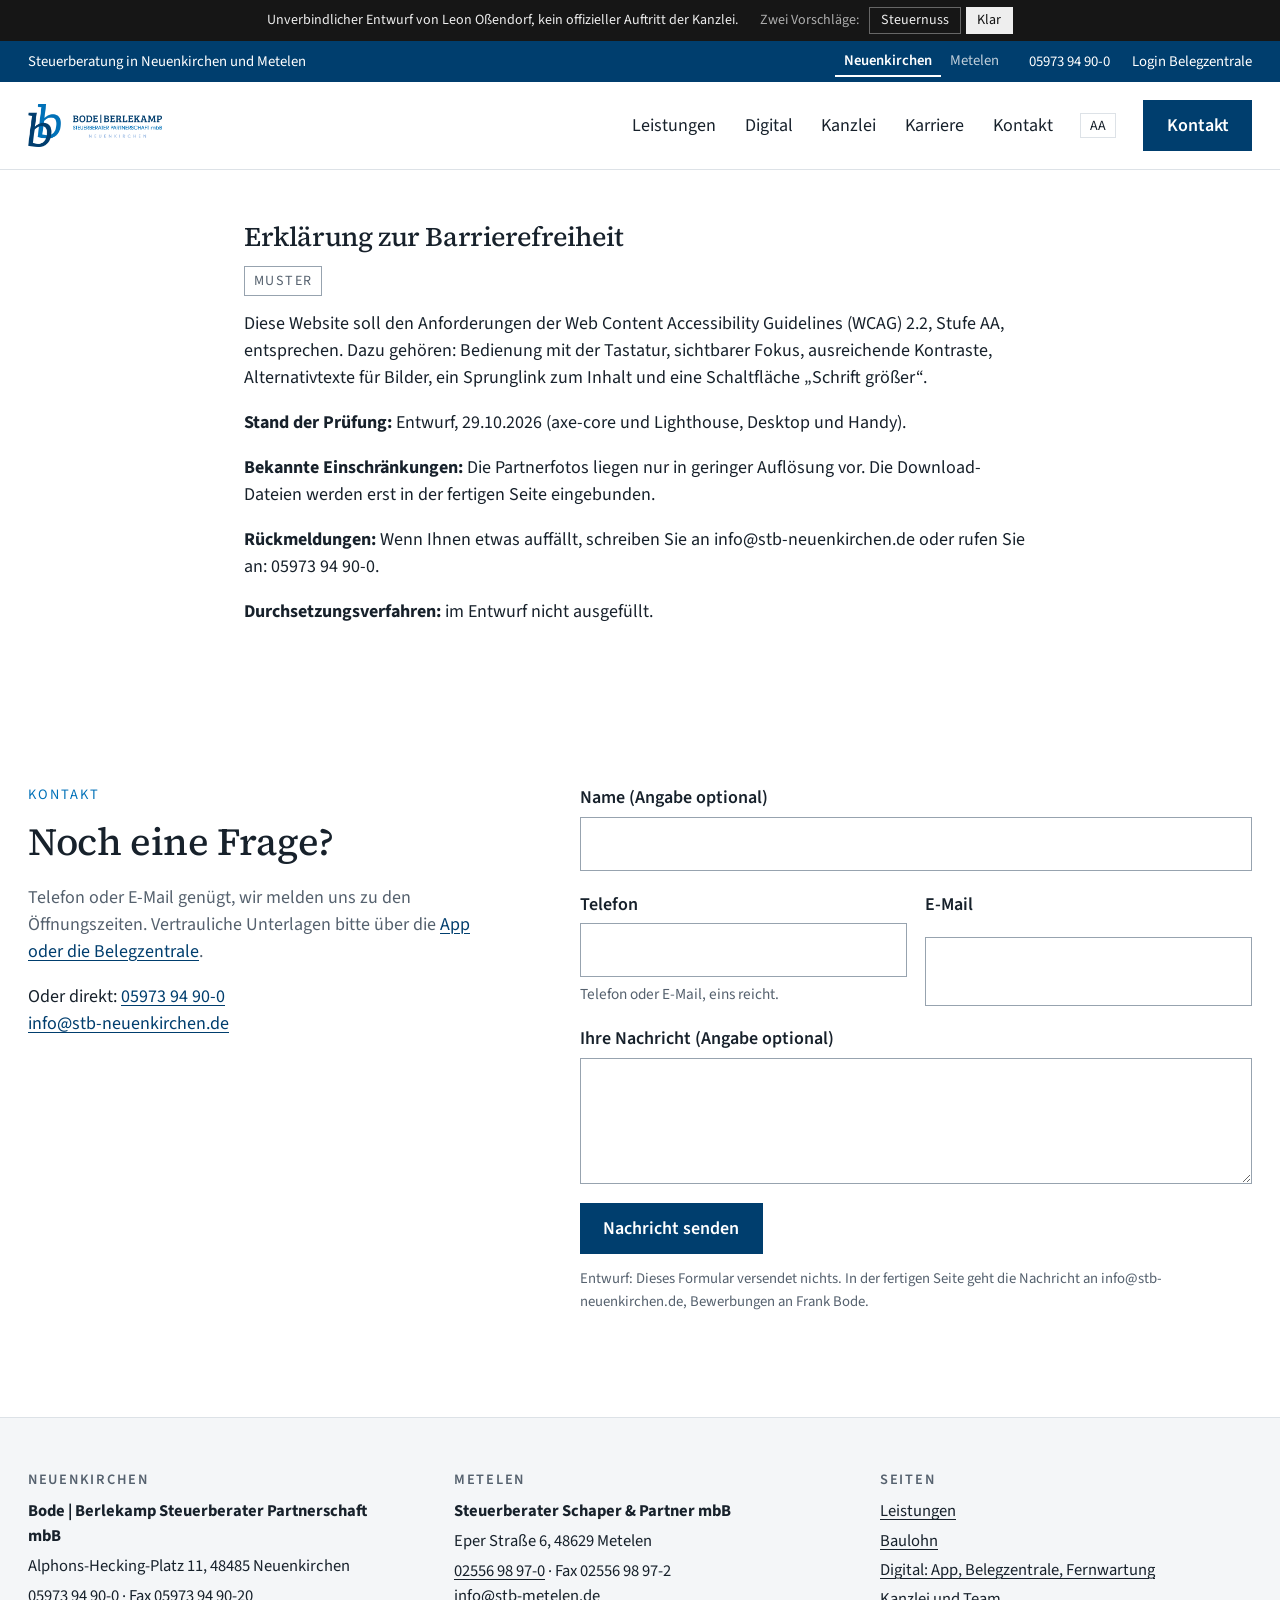
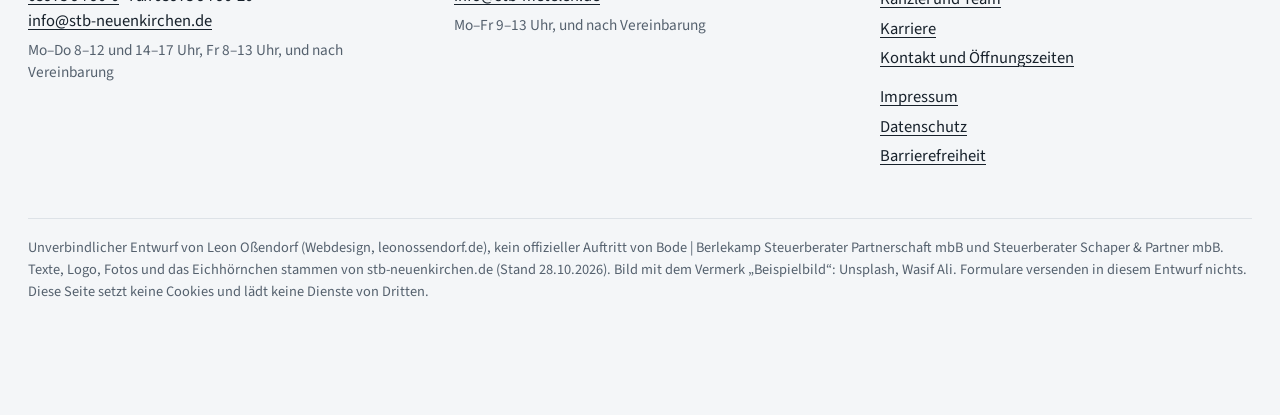
==== commit 72362227: "Überarbeitung nach Leons Feedback: editorial statt Karten, Original-Eichhörnchen, Fotos repariert, 6" ====
--- a/barrierefreiheit.html
+++ b/barrierefreiheit.html
@@ -21,67 +21,42 @@
     <button type="button" data-design-wahl="klar" aria-pressed="true">Klar</button></span>
 </div>
 <header class="kopf">
-  <div class="kopf-oben"><div class="wrap kopf-oben">
+  <div class="kopf-oben"><div class="wrap">
     <span class="claim">Steuerberatung in Neuenkirchen und Metelen</span>
     <div class="rechts">
       <div class="standort-wahl" role="group" aria-label="Standort wählen">
         <button type="button" data-standort-wahl="neuenkirchen" aria-pressed="true">Neuenkirchen</button>
         <button type="button" data-standort-wahl="metelen" aria-pressed="false">Metelen</button>
       </div>
-      <a class="chip" href="tel:+4959739490" data-tel>05973 94 90-0</a>
-      <a class="chip" href="digital.html#login">Login</a>
+      <a href="tel:+4959739490" data-tel>05973 94 90-0</a>
+      <a class="login" href="digital.html#login">Login Belegzentrale</a>
     </div>
   </div></div>
-  <div class="wrap kopf-haupt">
+  <div class="kopf-haupt"><div class="wrap">
     <a class="logo" href="index.html" aria-label="Zur Startseite">
       <img class="marke" src="img/logo-marke.png" alt="" width="120" height="158">
       <img class="wort" src="img/wortmarke-neuenkirchen.png" alt="Bode | Berlekamp Steuerberater Partnerschaft mbB, Neuenkirchen" data-wortmarke width="330" height="90">
     </a>
-    <nav class="nav" id="hauptmenu" aria-label="Hauptmenü"><ul><li><a href="leistungen.html">Leistungen</a></li><li><a href="digital.html">Digital</a></li><li><a href="kanzlei.html">Kanzlei</a></li><li><a href="team.html">Team</a></li><li><a href="karriere.html">Karriere</a></li><li><a href="kontakt.html">Kontakt</a></li></ul></nav>
+    <nav class="nav" id="hauptmenu" aria-label="Hauptmenü"><ul><li><a href="leistungen.html">Leistungen</a></li><li><a href="digital.html">Digital</a></li><li><a href="kanzlei.html">Kanzlei</a></li><li><a href="karriere.html">Karriere</a></li><li><a href="kontakt.html">Kontakt</a></li></ul></nav>
     <button type="button" class="schrift" aria-pressed="false" title="Schrift größer">A<span class="nur-vorleser"> Schrift größer</span>A</button>
     <a class="btn btn-haupt" href="kontakt.html">Kontakt</a>
     <button type="button" class="menu-knopf" aria-expanded="false" aria-controls="hauptmenu">Menü</button>
-  </div>
+  </div></div>
 </header>
 <main id="inhalt" tabindex="-1">
-<section class="abschnitt"><div class="wrap-schmal"><h1>Erklärung zur Barrierefreiheit</h1><p class="label">Muster</p>
-<p>Diese Website soll den Anforderungen der Web Content Accessibility Guidelines (WCAG) 2.2, Stufe AA, entsprechen. Dazu gehören: Bedienung mit der Tastatur, sichtbarer Fokus, ausreichende Kontraste, Alternativtexte für Bilder, ein Sprunglink zum Inhalt, eine Schaltfläche „Schrift größer“ und Bewegungen, die bei der Einstellung „Bewegung reduzieren“ abgeschaltet werden.</p>
+<section class="abschnitt-eng"><div class="wrap-text"><h1>Erklärung zur Barrierefreiheit</h1><p class="label">Muster</p>
+<p>Diese Website soll den Anforderungen der Web Content Accessibility Guidelines (WCAG) 2.2, Stufe AA, entsprechen. Dazu gehören: Bedienung mit der Tastatur, sichtbarer Fokus, ausreichende Kontraste, Alternativtexte für Bilder, ein Sprunglink zum Inhalt und eine Schaltfläche „Schrift größer“.</p>
 <p><strong>Stand der Prüfung:</strong> Entwurf, 29.10.2026 (axe-core und Lighthouse, Desktop und Handy).</p>
 <p><strong>Bekannte Einschränkungen:</strong> Die Partnerfotos liegen nur in geringer Auflösung vor. Die Download-Dateien werden erst in der fertigen Seite eingebunden.</p>
 <p><strong>Rückmeldungen:</strong> Wenn Ihnen etwas auffällt, schreiben Sie an info@stb-neuenkirchen.de oder rufen Sie an: 05973 94 90-0.</p>
-<p><strong>Durchsetzungsverfahren:</strong> im Entwurf nicht ausgefüllt.</p></div></section><section class="abschnitt" id="kontakt" aria-labelledby="kontakt-h"><div class="wrap-schmal">
-  <h2 id="kontakt-h">Noch eine Frage? Schreiben Sie uns.</h2>
-  <p class="leise">Pflicht ist nur ein Rückweg: Telefon oder E-Mail. Alles andere ist freiwillig. Vertrauliche Unterlagen bitte nicht hier, sondern über die <a href="digital.html">App oder die Belegzentrale</a>.</p>
+<p><strong>Durchsetzungsverfahren:</strong> im Entwurf nicht ausgefüllt.</p></div></section><section class="abschnitt" id="kontakt" aria-labelledby="kontakt-h"><div class="wrap kompakt">
+  <div><span class="nummer">Kontakt</span><h2 id="kontakt-h">Noch eine Frage?</h2><p class="leise">Telefon oder E-Mail genügt, wir melden uns zu den Öffnungszeiten. Vertrauliche Unterlagen bitte über die <a href="digital.html">App oder die Belegzentrale</a>.</p><p>Oder direkt: <a href="tel:+4959739490" data-tel>05973 94 90-0</a><br><a href="mailto:info@stb-neuenkirchen.de" data-mail>info@stb-neuenkirchen.de</a></p></div>
   <form class="formular" data-demo novalidate>
-    <fieldset><legend>Worum geht es?</legend>
-      <div class="chips">
-        <label><input type="radio" name="thema" value="mandant"> Ich möchte Mandant werden</label>
-        <label><input type="radio" name="thema" value="frage"> Ich bin Mandant und habe eine Frage</label>
-        <label><input type="radio" name="thema" value="rueckruf"> Bitte um Rückruf</label>
-        <label><input type="radio" name="thema" value="baulohn"> Baulohn</label>
-        <label><input type="radio" name="thema" value="bewerbung"> Bewerbung</label>
-      </div>
-    </fieldset>
-    <fieldset data-zeig="mandant baulohn"><legend>Ich bin …</legend>
-      <div class="chips"><label><input type="radio" name="art" value="unternehmen"> Unternehmen</label><label><input type="radio" name="art" value="freiberufler"> Freiberufler</label><label><input type="radio" name="art" value="privat"> Privatperson</label></div>
-    </fieldset>
-    <fieldset data-zeig="bewerbung"><legend>Ich bewerbe mich als …</legend>
-      <div class="chips"><label><input type="radio" name="stelle" value="stfa"> Steuerfachangestellte/r</label><label><input type="radio" name="stelle" value="bibu"> Bilanzbuchhalter/in</label><label><input type="radio" name="stelle" value="azubi"> Auszubildende/r</label><label><input type="radio" name="stelle" value="initiativ"> Initiativ</label></div>
-    </fieldset>
-    <div class="feldzeile" data-zeig="baulohn"><label for="f-beschaeftigte">Wie viele Beschäftigte rechnen Sie ab? (Angabe optional)</label><div class="schieber"><input type="range" id="f-beschaeftigte" name="beschaeftigte" min="1" max="100" value="12"><output for="f-beschaeftigte">12</output></div></div>
-    <fieldset data-zeig="mandant frage rueckruf baulohn"><legend>Welcher Standort passt Ihnen? (Angabe optional)</legend>
-      <div class="chips"><label><input type="radio" name="standort" value="neuenkirchen"> Neuenkirchen</label><label><input type="radio" name="standort" value="metelen"> Metelen</label><label><input type="radio" name="standort" value="egal"> Egal</label></div>
-    </fieldset>
-    <fieldset data-zeig="rueckruf"><legend>Wann passt der Rückruf?</legend>
-      <div class="chips"><label><input type="radio" name="zeit" value="vormittags"> Vormittags</label><label><input type="radio" name="zeit" value="nachmittags"> Nachmittags</label><label><input type="radio" name="zeit" value="egal"> Egal</label></div>
-    </fieldset>
     <div class="feldzeile"><label for="f-name">Name (Angabe optional)</label><input id="f-name" name="name" type="text" autocomplete="name"></div>
     <div class="zwei">
       <div class="feldzeile"><label for="f-tel">Telefon</label><input id="f-tel" name="telefon" type="tel" autocomplete="tel" inputmode="tel"><span class="hinweis">Telefon oder E-Mail, eins reicht.</span></div>
       <div class="feldzeile"><label for="f-mail">E-Mail</label><input id="f-mail" name="email" type="email" autocomplete="email"></div>
     </div>
-    <div class="feldzeile" data-zeig="bewerbung"><label for="f-start">Frühester Start (Angabe optional)</label><input id="f-start" name="start" type="text" placeholder="z. B. 1. August 2027"></div>
-    <div class="feldzeile" data-zeig="bewerbung"><label for="f-cv">Lebenslauf anhängen (Angabe optional)</label><input id="f-cv" name="lebenslauf" type="file" accept=".pdf,.jpg,.png"></div>
     <div class="feldzeile"><label for="f-text">Ihre Nachricht (Angabe optional)</label><textarea id="f-text" name="nachricht"></textarea></div>
     <p class="fehler" role="alert" hidden></p>
     <button class="btn" type="submit">Nachricht senden</button>
@@ -91,31 +66,11 @@
 </main>
 <footer class="fuss"><div class="wrap">
   <div class="spalten">
-    <div><h2>Neuenkirchen</h2><address><p><strong>Bode | Berlekamp Steuerberater Partnerschaft mbB</strong></p><p>Alphons-Hecking-Platz 11<br>48485 Neuenkirchen</p><p><a href="tel:+4959739490">05973 94 90-0</a> · Fax 05973 94 90-20<br><a href="mailto:info@stb-neuenkirchen.de">info@stb-neuenkirchen.de</a></p></address><p class="klein leise">Mo–Do 8:00–12:00 und 14:00–17:00 Uhr, Fr 8:00–13:00 Uhr, und nach Vereinbarung</p></div>
-    <div><h2>Metelen</h2><address><p><strong>Steuerberater Schaper &amp; Partner mbB</strong></p><p>Eper Straße 6<br>48629 Metelen</p><p><a href="tel:+4925569897">02556 98 97-0</a> · Fax 02556 98 97-2<br><a href="mailto:info@stb-metelen.de">info@stb-metelen.de</a></p></address><p class="klein leise">Mo–Fr 9:00–13:00 Uhr, und nach Vereinbarung</p></div>
-    <div><h2>Seiten</h2><ul><li><a href="leistungen.html">Leistungen</a></li><li><a href="baulohn.html">Baulohn</a></li><li><a href="digital.html">Digital: App, Belegzentrale, Fernwartung</a></li><li><a href="kanzlei.html">Kanzlei</a></li><li><a href="team.html">Team</a></li><li><a href="standorte.html">Standorte und Öffnungszeiten</a></li><li><a href="karriere.html">Karriere</a></li><li><a href="kontakt.html">Kontakt</a></li></ul><ul style="margin-top:.8rem"><li><a href="impressum.html">Impressum</a></li><li><a href="datenschutz.html">Datenschutz</a></li><li><a href="barrierefreiheit.html">Barrierefreiheit</a></li></ul></div>
+    <div><h2>Neuenkirchen</h2><address><p><strong>Bode | Berlekamp Steuerberater Partnerschaft mbB</strong></p><p>Alphons-Hecking-Platz 11, 48485 Neuenkirchen</p><p><a href="tel:+4959739490">05973 94 90-0</a> · Fax 05973 94 90-20<br><a href="mailto:info@stb-neuenkirchen.de">info@stb-neuenkirchen.de</a></p></address><p class="klein leise">Mo–Do 8–12 und 14–17 Uhr, Fr 8–13 Uhr, und nach Vereinbarung</p></div>
+    <div><h2>Metelen</h2><address><p><strong>Steuerberater Schaper &amp; Partner mbB</strong></p><p>Eper Straße 6, 48629 Metelen</p><p><a href="tel:+4925569897">02556 98 97-0</a> · Fax 02556 98 97-2<br><a href="mailto:info@stb-metelen.de">info@stb-metelen.de</a></p></address><p class="klein leise">Mo–Fr 9–13 Uhr, und nach Vereinbarung</p></div>
+    <div><h2>Seiten</h2><ul><li><a href="leistungen.html">Leistungen</a></li><li><a href="leistungen.html#baulohn">Baulohn</a></li><li><a href="digital.html">Digital: App, Belegzentrale, Fernwartung</a></li><li><a href="kanzlei.html">Kanzlei und Team</a></li><li><a href="karriere.html">Karriere</a></li><li><a href="kontakt.html">Kontakt und Öffnungszeiten</a></li></ul><ul style="margin-top:.8rem"><li><a href="impressum.html">Impressum</a></li><li><a href="datenschutz.html">Datenschutz</a></li><li><a href="barrierefreiheit.html">Barrierefreiheit</a></li></ul></div>
   </div>
-  <div data-only="nuss" style="margin-top:1.5rem"><svg class="hoernchen-fuss" viewBox="0 0 220 220" role="img" aria-label="Eichhörnchen der Kanzlei">
-<path d="M150 170c42-6 62-40 52-82-6-26-24-44-44-50 14 18 20 40 12 64-6 18-18 30-32 34" fill="#a0672d"/>
-<path d="M156 160c30-8 44-36 36-68-4-16-12-30-24-38 6 18 8 38 0 56-6 14-16 24-28 30" fill="#c4703a"/>
-<ellipse cx="104" cy="150" rx="46" ry="52" fill="#a0672d"/>
-<ellipse cx="96" cy="160" rx="26" ry="36" fill="#f1dcb9"/>
-<ellipse cx="80" cy="200" rx="18" ry="8" fill="#5b3a1e"/>
-<ellipse cx="124" cy="202" rx="18" ry="8" fill="#5b3a1e"/>
-<path d="M62 52l-8-30 26 18zM112 50l10-30-26 16z" fill="#a0672d"/>
-<path d="M63 50l-4-18 15 11zM109 48l6-18-15 10z" fill="#e9a37a"/>
-<circle cx="86" cy="80" r="36" fill="#a0672d"/>
-<ellipse cx="80" cy="98" rx="22" ry="14" fill="#f1dcb9"/>
-<ellipse cx="54" cy="94" rx="7" ry="5" fill="#3b2714"/>
-<path d="M60 102c6 5 14 6 20 2" fill="none" stroke="#3b2714" stroke-width="2.2" stroke-linecap="round"/>
-<g fill="none" stroke="#1a1a1a" stroke-width="3.2"><circle cx="70" cy="78" r="12"/><circle cx="102" cy="78" r="12"/><path d="M82 78h8M114 76l10-4M58 76l-8-3"/></g>
-<circle cx="71" cy="79" r="4.5" fill="#1a1a1a"/><circle cx="103" cy="79" r="4.5" fill="#1a1a1a"/>
-<circle cx="72.5" cy="77.5" r="1.4" fill="#fff"/><circle cx="104.5" cy="77.5" r="1.4" fill="#fff"/>
-<path d="M68 128c-10 4-16 14-10 22 6 6 16 2 22-4" fill="#a0672d"/>
-<path d="M118 128c10 4 16 14 10 22-6 6-16 2-22-4" fill="#a0672d"/>
-<g class="nuss"><ellipse cx="93" cy="142" rx="14" ry="17" fill="#c4873f"/><path d="M78 136c0-8 7-13 15-13s15 5 15 13c0 1.5-1 2.5-2.5 2.5h-25c-1.5 0-2.5-1-2.5-2.5z" fill="#5b3a1e"/><path d="M93 123v-7" stroke="#5b3a1e" stroke-width="3" stroke-linecap="round"/></g>
-</svg></div>
-  <div class="entwurf-hinweis"><p>Unverbindlicher Entwurf von Leon Oßendorf (Webdesign, leonossendorf.de), kein offizieller Auftritt von Bode | Berlekamp Steuerberater Partnerschaft mbB und Steuerberater Schaper &amp; Partner mbB. Texte und Logo stammen von stb-neuenkirchen.de (Stand 28.10.2026). Bilder mit dem Vermerk „Beispielbild“ sind Platzhalter von Unsplash (Aalo Lens, Petr, Michael Hilgefort, Wasif Ali). Formulare versenden in diesem Entwurf nichts. Diese Seite setzt keine Cookies und lädt keine Dienste von Dritten.</p></div>
+  <div class="entwurf-hinweis"><p>Unverbindlicher Entwurf von Leon Oßendorf (Webdesign, leonossendorf.de), kein offizieller Auftritt von Bode | Berlekamp Steuerberater Partnerschaft mbB und Steuerberater Schaper &amp; Partner mbB. Texte, Logo, Fotos und das Eichhörnchen stammen von stb-neuenkirchen.de (Stand 28.10.2026). Bild mit dem Vermerk „Beispielbild“: Unsplash, Wasif Ali. Formulare versenden in diesem Entwurf nichts. Diese Seite setzt keine Cookies und lädt keine Dienste von Dritten.</p></div>
 </div></footer>
 <nav class="daumen" aria-label="Schnellkontakt"><a class="btn" href="tel:+4959739490" data-tel>05973 94 90-0</a><a class="btn btn-zweit" href="kontakt.html">Nachricht</a></nav>
 <script src="js/main.js"></script>
--- a/css/base.css
+++ b/css/base.css
@@ -3,132 +3,183 @@
 @font-face{font-family:"Source Serif 4";src:url("../fonts/source-serif-4-latin-wght-normal.woff2") format("woff2");font-weight:200 900;font-display:swap}
 @font-face{font-family:"Source Serif 4";src:url("../fonts/source-serif-4-latin-wght-italic.woff2") format("woff2");font-weight:200 900;font-style:italic;font-display:swap}
 @font-face{font-family:"Bitter";src:url("../fonts/bitter-latin.woff2") format("woff2");font-weight:400 700;font-display:swap}
-@font-face{font-family:"Caveat";src:url("../fonts/caveat-latin.woff2") format("woff2");font-weight:500;font-display:swap}
 
 *,*::before,*::after{box-sizing:border-box}
 html{font-size:112.5%;-webkit-text-size-adjust:100%;scroll-behavior:smooth}
 html.schrift-gross{font-size:131%}
 @media (prefers-reduced-motion:reduce){html{scroll-behavior:auto}*{animation:none!important;transition:none!important}}
-body{margin:0;line-height:1.55;-webkit-font-smoothing:antialiased;overflow-x:hidden}
-img,svg,picture{max-width:100%;height:auto;display:block}
-h1,h2,h3,h4{line-height:1.2;margin:0 0 .5em;overflow-wrap:break-word;hyphens:auto}
-@media (max-width:480px){.label{white-space:normal;border-radius:12px;line-height:1.3}}
+body{margin:0;line-height:1.5;-webkit-font-smoothing:antialiased;overflow-x:hidden}
+img,svg{max-width:100%;height:auto;display:block}
+picture{display:contents}
+h1,h2,h3,h4{line-height:1.15;margin:0 0 .5em;overflow-wrap:break-word;hyphens:auto}
 p,ul,ol{margin:0 0 1em}
 ul.sauber,ol.sauber{list-style:none;padding:0;margin:0}
-a{color:var(--link);text-decoration-thickness:.08em;text-underline-offset:.15em}
-a:hover{text-decoration-thickness:.15em}
-:focus-visible{outline:3px solid var(--fokus);outline-offset:3px;border-radius:2px}
+a{color:var(--link);text-decoration-thickness:.07em;text-underline-offset:.18em}
+a:hover{text-decoration-thickness:.14em}
+:focus-visible{outline:3px solid var(--fokus);outline-offset:3px}
 button{font:inherit;cursor:pointer}
 [hidden]{display:none!important}
 .nur-vorleser{position:absolute!important;width:1px;height:1px;overflow:hidden;clip:rect(0 0 0 0);clip-path:inset(50%);white-space:nowrap}
-.skip{position:absolute;left:.5rem;top:-4rem;padding:.6rem 1rem;background:#111;color:#fff;z-index:1000;border-radius:4px}
+.skip{position:absolute;left:.5rem;top:-4rem;padding:.6rem 1rem;background:#111;color:#fff;z-index:1000}
 .skip:focus{top:.5rem}
-
-/* Breite */
-.wrap{width:min(100% - 2rem, 72rem);margin-inline:auto}
-.wrap-schmal{width:min(100% - 2rem, 48rem);margin-inline:auto}
-.abschnitt{padding-block:clamp(2.5rem,6vw,5rem)}
+address{font-style:normal}
+
+/* Raster */
+.wrap{width:min(100% - 2.5rem, 68rem);margin-inline:auto}
+.wrap-text{width:min(100% - 2.5rem, 44rem);margin-inline:auto}
+.abschnitt{padding-block:clamp(3rem,7vw,6rem)}
+.abschnitt-eng{padding-block:clamp(2rem,4vw,3.5rem)}
+.linie{border:0;border-top:1px solid var(--rand);margin:0}
+.spalten-2{display:grid;gap:3rem 4rem;grid-template-columns:1fr 1fr;align-items:start}
+.spalten-3{display:grid;gap:2.5rem 3rem;grid-template-columns:repeat(3,1fr);align-items:start}
+.spalten-text{display:grid;gap:2rem 4rem;grid-template-columns:minmax(0,1fr) minmax(0,2fr);align-items:start}
+@media (max-width:860px){.spalten-2,.spalten-3,.spalten-text{grid-template-columns:1fr}}
+.leise{color:var(--text-leise)}
+.klein{font-size:.85rem}
+.gross{font-size:1.2rem;line-height:1.5}
+.nummer{display:block;font-size:.8rem;letter-spacing:.14em;text-transform:uppercase;color:var(--text-leise);margin-bottom:.8rem}
 
 /* Entwurfsbanner mit Design-Schalter */
-.entwurf{background:#1a1a1a;color:#fff;font-size:.8rem;padding:.45rem 1rem;display:flex;flex-wrap:wrap;gap:.4rem 1rem;align-items:center;justify-content:center;text-align:center}
-.entwurf .schalter{display:inline-flex;gap:.3rem;align-items:center}
-.entwurf .schalter span{opacity:.75;margin-right:.2rem}
-.entwurf button{border:1px solid #777;background:transparent;color:#fff;border-radius:999px;padding:.15rem .7rem;font-size:.8rem}
-.entwurf button[aria-pressed="true"]{background:#fff;color:#111;border-color:#fff;font-weight:600}
-.entwurf a{color:#fff}
-
-/* Kopfzeile */
-.kopf-oben{font-size:.85rem;display:flex;flex-wrap:wrap;gap:.4rem 1rem;align-items:center;justify-content:space-between;padding-block:.45rem}
-.kopf-oben .rechts{display:flex;flex-wrap:wrap;gap:.4rem .6rem;align-items:center}
-.standort-wahl{display:inline-flex;border:1px solid var(--rand);border-radius:999px;overflow:hidden}
-.standort-wahl button{border:0;background:transparent;color:inherit;padding:.25rem .8rem;font-size:.85rem}
-.standort-wahl button[aria-pressed="true"]{background:var(--akzent);color:#fff}
-.chip{display:inline-flex;align-items:center;gap:.35rem;border:1px solid var(--rand);border-radius:999px;padding:.25rem .8rem;text-decoration:none;color:inherit;white-space:nowrap}
-.chip:hover{background:var(--flaeche)}
-.kopf-haupt{display:flex;align-items:center;gap:1rem;padding-block:.8rem;position:relative}
-.logo{display:flex;align-items:center;gap:.6rem;text-decoration:none;color:inherit;margin-right:auto}
-.logo img.marke{height:2.6rem;width:auto}
-.logo img.wort{height:1.5rem;width:auto}
-.nav ul{display:flex;gap:1.2rem;list-style:none;margin:0;padding:0}
-.nav a{text-decoration:none;color:inherit;font-weight:500;padding:.3rem 0;border-bottom:2px solid transparent}
+.entwurf{background:#161616;color:#eee;font-size:.78rem;padding:.4rem 1rem;display:flex;flex-wrap:wrap;gap:.3rem 1.2rem;align-items:center;justify-content:center}
+.entwurf .schalter{display:inline-flex;gap:.25rem;align-items:center}
+.entwurf .schalter span{opacity:.7;margin-right:.25rem}
+.entwurf button{border:1px solid #666;background:transparent;color:#eee;padding:.1rem .6rem;font-size:.78rem}
+.entwurf button[aria-pressed="true"]{background:#eee;color:#111;border-color:#eee}
+
+/* Kopf */
+.kopf-oben{font-size:.82rem;border-bottom:1px solid var(--rand)}
+.kopf-oben .wrap{display:flex;flex-wrap:wrap;gap:.3rem 1.2rem;align-items:center;justify-content:space-between;min-height:2.3rem}
+.kopf-oben .rechts{display:flex;flex-wrap:wrap;gap:.3rem 1.2rem;align-items:center}
+.kopf-oben a{color:inherit;text-decoration:none}
+.kopf-oben a:hover{text-decoration:underline}
+.standort-wahl{display:inline-flex;gap:0}
+.standort-wahl button{border:0;background:transparent;color:inherit;padding:.2rem .5rem;font-size:.82rem;border-bottom:2px solid transparent;opacity:.75}
+.standort-wahl button[aria-pressed="true"]{opacity:1;font-weight:600;border-bottom-color:currentColor}
+.kopf-haupt .wrap{display:flex;align-items:center;gap:1.5rem;padding-block:1rem;position:relative}
+.logo{display:flex;align-items:center;gap:.7rem;text-decoration:none;color:inherit;margin-right:auto}
+.logo img.marke{height:2.4rem;width:auto}
+.logo img.wort{height:1.35rem;width:auto}
+.nav ul{display:flex;gap:1.6rem;list-style:none;margin:0;padding:0}
+.nav a{text-decoration:none;color:inherit;padding:.3rem 0;border-bottom:2px solid transparent}
 .nav a[aria-current="page"]{border-bottom-color:var(--akzent)}
-.nav a:hover{border-bottom-color:var(--rand)}
-.menu-knopf{display:none;border:1px solid var(--rand);background:transparent;color:inherit;border-radius:6px;padding:.4rem .8rem}
-.schrift{border:1px solid var(--rand);background:transparent;color:inherit;border-radius:6px;padding:.3rem .6rem;font-size:.8rem;line-height:1}
-.schrift[aria-pressed="true"]{background:var(--akzent);color:#fff;border-color:var(--akzent)}
+.nav a:hover{border-bottom-color:var(--rand-stark)}
+.menu-knopf{display:none;border:1px solid var(--rand-stark);background:transparent;color:inherit;padding:.4rem .8rem}
+.schrift{border:1px solid var(--rand);background:transparent;color:inherit;padding:.25rem .5rem;font-size:.78rem;line-height:1}
+.schrift[aria-pressed="true"]{background:var(--text);color:var(--grund);border-color:var(--text)}
 @media (max-width:900px){
-  .nav{display:none;position:absolute;left:0;right:0;top:100%;background:var(--grund);border-top:1px solid var(--rand);border-bottom:1px solid var(--rand);z-index:50;padding:.5rem 1rem 1rem}
+  .nav{display:none;position:absolute;left:0;right:0;top:100%;background:var(--grund);border-top:1px solid var(--rand);border-bottom:1px solid var(--rand);z-index:50;padding:.5rem 1.25rem 1rem}
   .nav.offen{display:block}
   .nav ul{flex-direction:column;gap:0}
-  .nav a{display:block;padding:.7rem 0;border-bottom:1px solid var(--rand)}
+  .nav a{display:block;padding:.75rem 0;border-bottom:1px solid var(--rand)}
   .menu-knopf{display:inline-block}
   .kopf-haupt .btn-haupt{display:none}
-  .logo img.wort{height:1.1rem}
+  .logo img.wort{height:1.05rem}
 }
-@media (max-width:480px){.kopf-oben .claim{display:none}}
+@media (max-width:560px){.kopf-oben .claim{display:none}.kopf-oben .login{display:none}}
 
 /* Buttons */
-.btn{display:inline-flex;align-items:center;justify-content:center;gap:.4rem;padding:.75rem 1.3rem;border-radius:var(--radius);text-decoration:none;font-weight:600;border:2px solid var(--akzent);background:var(--akzent);color:#fff;min-height:44px}
-.btn:hover{filter:brightness(1.08)}
+.btn{display:inline-flex;align-items:center;gap:.4rem;padding:.75rem 1.25rem;text-decoration:none;font-weight:600;border:1px solid var(--akzent);background:var(--akzent);color:#fff;min-height:44px;line-height:1.2}
+.btn:hover{background:var(--akzent-dunkel);border-color:var(--akzent-dunkel)}
 .btn-zweit{background:transparent;color:var(--akzent)}
-.btn-zweit:hover{background:var(--flaeche)}
-
-/* Hero-Felder */
-.felder{display:grid;gap:1rem;grid-template-columns:repeat(auto-fit,minmax(14rem,1fr))}
-.feld{border:1px solid var(--rand);border-radius:var(--radius);padding:1rem 1.1rem;background:var(--grund)}
-.feld h2,.feld h3{font-size:.95rem;text-transform:uppercase;letter-spacing:.06em;margin-bottom:.5rem;color:var(--text-leise)}
-.feld p{margin:0 0 .4em}
-.status{display:flex;align-items:center;gap:.5rem}
-.status::before{content:"";width:.7rem;height:.7rem;border-radius:50%;background:#999;flex:none}
+.btn-zweit:hover{background:var(--flaeche);color:var(--akzent)}
+.link-pfeil{font-weight:600;text-decoration:none;display:inline-block;padding:.5rem 0;min-height:44px;line-height:1.6}
+.link-pfeil::after{content:" →"}
+.link-pfeil:hover{text-decoration:underline}
+
+/* Hero */
+.hero .wrap{display:grid;gap:2.5rem 4rem;grid-template-columns:minmax(0,1.05fr) minmax(0,1fr);align-items:center}
+@media (max-width:860px){.hero .wrap{grid-template-columns:1fr}}
+.hero h1{font-size:clamp(1.9rem,4.2vw,3.1rem);margin-bottom:.6em;hyphens:manual}
+@media (max-width:480px){.hero h1{hyphens:auto}}
+.hero .gross{max-width:30rem}
+.hero .knoepfe{display:flex;flex-wrap:wrap;gap:.75rem;margin-top:1.5rem}
+.hero-bild{margin:0;position:relative}
+.hero-bild img{width:100%;aspect-ratio:4/3;object-fit:cover}
+.hero-bild figcaption{font-size:.8rem;color:var(--text-leise);margin-top:.5rem}
+
+/* Infozeile unter dem Hero */
+.infozeile{border-top:1px solid var(--rand);border-bottom:1px solid var(--rand)}
+.infozeile .wrap{display:grid;grid-template-columns:repeat(3,1fr);gap:0}
+.infozeile .zelle{padding:1rem 1.5rem 1rem 0;border-right:1px solid var(--rand);font-size:.95rem}
+.infozeile .zelle:last-child{border-right:0}
+.infozeile .zelle + .zelle{padding-left:1.5rem}
+.infozeile strong{display:block;font-size:.78rem;letter-spacing:.12em;text-transform:uppercase;color:var(--text-leise);margin-bottom:.25rem}
+.infozeile p{margin:0}
+@media (max-width:760px){.infozeile .wrap{grid-template-columns:1fr}.infozeile .zelle{border-right:0;border-bottom:1px solid var(--rand);padding:.9rem 0}.infozeile .zelle + .zelle{padding-left:0}.infozeile .zelle:last-child{border-bottom:0}}
+.status{display:inline-flex;align-items:center;gap:.45rem}
+.status::before{content:"";width:.55rem;height:.55rem;border-radius:50%;background:#9a9a9a;flex:none}
 .status.offen::before{background:var(--gruen)}
 .status.zu::before{background:#b4463a}
 
-/* Kacheln und Karten */
-.kacheln{display:grid;gap:1rem;grid-template-columns:repeat(auto-fit,minmax(15rem,1fr))}
-.kachel{display:block;border:1px solid var(--rand);border-radius:var(--radius);padding:1.3rem;background:var(--grund);color:inherit;text-decoration:none;transition:transform .15s,box-shadow .15s}
-.kachel:hover,.kachel:focus-visible{transform:translateY(-2px);box-shadow:var(--schatten)}
-.kachel h3{font-size:1.15rem}
-.kachel p{margin:0;color:var(--text-leise)}
-.kachel .pfeil{display:inline-block;margin-top:.6rem;font-weight:600;color:var(--akzent)}
-.karte{border:1px solid var(--rand);border-radius:var(--radius);padding:1.3rem;background:var(--grund)}
-.zweispaltig{display:grid;gap:2rem;grid-template-columns:1fr 1fr}
-@media (max-width:760px){.zweispaltig{grid-template-columns:1fr}}
+/* Leistungsliste (typografisch, keine Karten) */
+.liste-leistungen{list-style:none;margin:0;padding:0;display:grid;grid-template-columns:1fr 1fr;gap:0 4rem}
+.liste-leistungen li{border-top:1px solid var(--rand);padding:1.4rem 0 1.5rem}
+.liste-leistungen h3{font-size:1.25rem;margin-bottom:.35em}
+.liste-leistungen p{margin:0 0 .5em;color:var(--text-leise)}
+@media (max-width:760px){.liste-leistungen{grid-template-columns:1fr}}
 .haken{list-style:none;padding:0;margin:0}
-.haken li{padding-left:1.7rem;position:relative;margin-bottom:.35rem}
-.haken li::before{content:"✓";position:absolute;left:0;top:0;font-weight:700;color:var(--gruen)}
-.leise{color:var(--text-leise)}
-.klein{font-size:.85rem}
-.label{display:inline-block;font-size:.8rem;letter-spacing:.06em;text-transform:uppercase;padding:.25rem .7rem;border-radius:999px;background:var(--flaeche);color:var(--text-leise);margin-bottom:1rem}
+.haken li{padding-left:1.4rem;position:relative;margin-bottom:.4rem}
+.haken li::before{content:"";position:absolute;left:0;top:.62em;width:.55rem;height:.55rem;background:var(--akzent)}
+
+/* Band mit Bild (Baulohn) */
+.band{display:grid;grid-template-columns:minmax(0,1fr) minmax(0,1fr);align-items:stretch}
+.band .bild img{width:100%;height:100%;object-fit:cover;min-height:20rem}
+.band .text{padding:clamp(2rem,5vw,4.5rem)}
+@media (max-width:860px){.band{grid-template-columns:1fr}}
+
+/* Porträts */
+.portraits{display:grid;grid-template-columns:repeat(auto-fill,minmax(9rem,11rem));gap:1.5rem;margin:1.5rem 0}
+.portraits figure{margin:0}
+.portraits img{width:100%;aspect-ratio:1;object-fit:cover;object-position:50% 35%}
+.portraits figcaption{margin-top:.5rem;font-size:.9rem;line-height:1.3}
+.portraits figcaption b{display:block}
+.zitat{font-size:1.35rem;line-height:1.4;margin:1.5rem 0;padding-left:1.2rem;border-left:3px solid var(--akzent)}
+
+/* Standorte als Textblöcke */
+.standorte{display:grid;grid-template-columns:1fr 1fr;gap:3rem}
+@media (max-width:760px){.standorte{grid-template-columns:1fr}}
+.standort h3{font-size:1.3rem;margin-bottom:.2em}
+.standort .ort{display:block;font-size:.8rem;letter-spacing:.14em;text-transform:uppercase;color:var(--text-leise);margin-bottom:.6rem}
+.standort p{margin:0 0 .5em}
+.standort .zeiten{margin:.8rem 0;padding:.8rem 0;border-top:1px solid var(--rand);border-bottom:1px solid var(--rand);font-size:.95rem}
+
+/* Team-Liste */
+.team-filter{display:flex;gap:1.2rem;flex-wrap:wrap;margin:1rem 0 1.5rem;border-bottom:1px solid var(--rand)}
+.team-filter button{border:0;background:transparent;color:inherit;padding:.5rem 0;border-bottom:2px solid transparent;margin-bottom:-1px}
+.team-filter button[aria-pressed="true"]{border-bottom-color:var(--akzent);font-weight:600}
+.team-liste{list-style:none;margin:0;padding:0;columns:2;column-gap:3rem}
+@media (max-width:760px){.team-liste{columns:1}}
+.team-liste li{break-inside:avoid;padding:.7rem 0;border-top:1px solid var(--rand)}
+.team-liste b{display:block}
+.team-liste span{color:var(--text-leise);font-size:.95rem}
+.team-liste .mail{display:block;font-size:.82rem;color:var(--text-leise);word-break:break-all}
+.gf{display:grid;grid-template-columns:repeat(3,1fr);gap:2.5rem}
+@media (max-width:860px){.gf{grid-template-columns:1fr 1fr}}
+@media (max-width:560px){.gf{grid-template-columns:1fr}}
+.gf figure{margin:0}
+.gf img{width:min(100%,12rem);aspect-ratio:1;object-fit:cover;object-position:50% 35%;margin-bottom:.8rem}
+.gf figcaption b{display:block;font-size:1.1rem}
+.gf figcaption span{display:block;color:var(--text-leise);font-size:.95rem}
 
 /* Zeitleiste */
-.zeitleiste{list-style:none;margin:0;padding:0;display:grid;gap:.8rem}
-.zeitleiste li{display:grid;grid-template-columns:5rem 1fr;gap:1rem;align-items:baseline;border-left:3px solid var(--rand);padding-left:1rem}
-.zeitleiste .jahr{font-weight:700;color:var(--akzent)}
-
-/* Team */
-.team-filter{display:flex;gap:.5rem;flex-wrap:wrap;margin-bottom:1.5rem}
-.team-filter button{border:1px solid var(--rand);background:transparent;color:inherit;border-radius:999px;padding:.4rem .9rem}
-.team-filter button[aria-pressed="true"]{background:var(--akzent);color:#fff;border-color:var(--akzent)}
-.person{display:flex;gap:1rem;align-items:flex-start}
-.person img{width:5.5rem;height:5.5rem;border-radius:50%;object-fit:cover;flex:none}
-.person .name{font-weight:700;margin:0}
-.person .funktion{margin:0;color:var(--text-leise)}
-.person .mail{font-size:.85rem;word-break:break-all}
-
-/* Formulare */
+.zeitleiste{list-style:none;margin:0;padding:0}
+.zeitleiste li{display:grid;grid-template-columns:4.5rem 1fr;gap:1.5rem;padding:.6rem 0;border-top:1px solid var(--rand)}
+.zeitleiste .jahr{font-weight:700}
+
+/* Formular */
 form{margin:0}
-.formular{border:1px solid var(--rand);border-radius:var(--radius);padding:1.5rem;background:var(--grund)}
-.formular fieldset{border:0;padding:0;margin:0 0 1.2rem}
-.formular legend{font-weight:700;margin-bottom:.5rem;padding:0}
-.chips{display:flex;flex-wrap:wrap;gap:.5rem}
-.chips label{border:1px solid var(--rand);border-radius:999px;padding:.45rem 1rem;cursor:pointer;display:inline-flex;align-items:center;gap:.4rem;min-height:44px}
-.chips input{position:absolute;opacity:0;width:1px;height:1px}
-.chips label:has(input:checked){background:var(--akzent);color:#fff;border-color:var(--akzent)}
-.chips label:has(input:focus-visible){outline:3px solid var(--fokus);outline-offset:2px}
-.feldzeile{display:grid;gap:.3rem;margin-bottom:1rem}
+.formular fieldset{border:0;padding:0;margin:0 0 1.3rem;min-width:0}
+.formular legend{font-weight:600;margin-bottom:.5rem;padding:0}
+.wahl{display:flex;flex-wrap:wrap;gap:.5rem .6rem}
+.wahl label{border:1px solid var(--rand-stark);padding:.5rem .9rem;cursor:pointer;display:inline-flex;align-items:center;min-height:44px;background:var(--grund);color:var(--text)}
+.wahl input{position:absolute;opacity:0;width:1px;height:1px}
+.wahl label:has(input:checked){background:var(--text);color:var(--grund);border-color:var(--text)}
+.wahl label:has(input:focus-visible){outline:3px solid var(--fokus);outline-offset:2px}
+.feldzeile{display:grid;gap:.3rem;margin-bottom:1.1rem}
 .feldzeile label{font-weight:600}
 .feldzeile .hinweis{font-size:.85rem;color:var(--text-leise)}
-.feldzeile input,.feldzeile textarea,.feldzeile select{font:inherit;padding:.7rem .8rem;border:1px solid var(--rand-stark);border-radius:calc(var(--radius)/1.5);background:#fff;color:#111;width:100%;min-height:44px}
+.feldzeile input,.feldzeile textarea{font:inherit;padding:.7rem .8rem;border:1px solid var(--rand-stark);background:#fff;color:#111;width:100%;min-height:44px}
+.feldzeile input::placeholder,.feldzeile textarea::placeholder{color:#6a6a6a}
 .feldzeile textarea{min-height:7rem;resize:vertical}
 .zwei{display:grid;gap:1rem;grid-template-columns:1fr 1fr}
 @media (max-width:600px){.zwei{grid-template-columns:1fr}}
@@ -136,41 +187,35 @@
 .schieber output{font-weight:700;min-width:3ch;text-align:right}
 input[type=range]{width:100%;accent-color:var(--akzent)}
 .fehler{color:#b4463a;font-weight:600;margin:.5rem 0}
-.demo-hinweis{font-size:.85rem;color:var(--text-leise);margin-top:.6rem}
-.bestaetigung{border:2px solid var(--gruen);border-radius:var(--radius);padding:1.2rem;background:var(--grund)}
+.demo-hinweis{font-size:.82rem;color:var(--text-leise);margin-top:.8rem}
+.bestaetigung{border-top:3px solid var(--gruen);padding:1.2rem 0}
 .bestaetigung h3{margin-top:0}
 [data-zeig]{display:none}
 [data-zeig].aktiv{display:block}
 .zwei[data-zeig].aktiv{display:grid}
-
-/* Footer */
-.fuss{margin-top:3rem;padding-block:2.5rem 6rem;border-top:1px solid var(--rand);font-size:.95rem}
-.fuss .spalten{display:grid;gap:2rem;grid-template-columns:repeat(auto-fit,minmax(16rem,1fr))}
-.fuss h2{font-size:1rem;margin-bottom:.4rem}
+.kompakt{display:grid;grid-template-columns:minmax(0,1fr) minmax(0,1.4fr);gap:2rem 4rem;align-items:start}
+@media (max-width:860px){.kompakt{grid-template-columns:1fr}}
+
+/* Fuß */
+.fuss{padding-block:3rem 6rem;border-top:1px solid var(--rand);font-size:.92rem}
+.fuss .spalten{display:grid;gap:2rem 3rem;grid-template-columns:repeat(auto-fit,minmax(15rem,1fr))}
+[data-design] .fuss h2{font-family:inherit;font-size:.8rem;letter-spacing:.12em;text-transform:uppercase;margin-bottom:.6rem;color:var(--text-leise);font-weight:600}
 .fuss p{margin:0 0 .3em}
-.fuss .entwurf-hinweis{margin-top:2rem;padding-top:1rem;border-top:1px solid var(--rand);color:var(--text-leise);font-size:.85rem}
 .fuss ul{list-style:none;padding:0;margin:0}
-.fuss li{margin-bottom:.3rem}
+.fuss li{margin-bottom:.25rem}
+.fuss a{color:inherit}
+.fuss .entwurf-hinweis{margin-top:2.5rem;padding-top:1rem;border-top:1px solid var(--rand);color:var(--text-leise);font-size:.8rem}
 
 /* Daumenleiste am Handy */
 .daumen{display:none}
 @media (max-width:760px){
   .daumen{display:grid;grid-template-columns:1fr 1fr;gap:.5rem;position:fixed;left:0;right:0;bottom:0;padding:.6rem .8rem calc(.6rem + env(safe-area-inset-bottom));background:var(--grund);border-top:1px solid var(--rand);z-index:40}
-  .daumen .btn{padding:.6rem;min-height:44px}
+  .daumen .btn{padding:.6rem;min-height:44px;justify-content:center}
 }
-
-/* Hilfen */
 .beispiel{position:relative}
-.beispiel::after{content:"Beispielbild";position:absolute;right:.5rem;bottom:.5rem;font-size:.7rem;background:rgba(0,0,0,.6);color:#fff;padding:.15rem .5rem;border-radius:3px}
-.bild-rund{border-radius:var(--radius);overflow:hidden}
-.bild-rund img{width:100%;height:100%;object-fit:cover}
-.aktuell{border-left:4px solid var(--akzent);padding-left:1rem;margin-bottom:1rem}
-.aktuell time{font-size:.85rem;color:var(--text-leise)}
-.faq details{border-bottom:1px solid var(--rand);padding:.6rem 0}
-.faq summary{cursor:pointer;font-weight:600;padding:.3rem 0}
-.faq summary:hover{color:var(--akzent)}
-table{border-collapse:collapse;width:100%}
-th,td{text-align:left;padding:.5rem .6rem;border-bottom:1px solid var(--rand);vertical-align:top}
-th{font-weight:600}
-.zweck{font-size:.95rem}
-address{font-style:normal}
+.beispiel::after{content:"Beispielbild";position:absolute;right:.5rem;bottom:.5rem;font-size:.7rem;background:rgba(0,0,0,.6);color:#fff;padding:.15rem .5rem}
+.faq details{border-top:1px solid var(--rand);padding:.7rem 0}
+.faq details:last-child{border-bottom:1px solid var(--rand)}
+.faq summary{cursor:pointer;font-weight:600;padding:.2rem 0}
+.faq p{margin:.6rem 0 0}
+.label{display:inline-block;font-size:.78rem;letter-spacing:.1em;text-transform:uppercase;padding:.2rem .5rem;border:1px solid var(--rand-stark);color:var(--text-leise)}
--- a/css/klar.css
+++ b/css/klar.css
@@ -1,58 +1,28 @@
-/* Design 2 „Klar“: kühl, ruhig, editorial. Logo-Blau, Serife, gerade Linien. */
+/* Design „Klar“: editorial, Logo-Blau, Serife, Hairlines. Keine Karten, keine Verläufe. */
 [data-design="klar"]{
-  --grund:#ffffff;--flaeche:#f3f5f8;--text:#1a2633;--text-leise:#4b5868;
-  --akzent:#003e6e;--akzent-2:#0071b8;--link:#003e6e;--rand:#d4d8de;--rand-stark:#9aa4b2;
-  --holz:#b07a45;--gruen:#2e7d4f;--fokus:#0071b8;--radius:4px;--schatten:0 6px 20px rgba(0,30,60,.08);
+  --grund:#ffffff;--flaeche:#f4f6f8;--text:#17212b;--text-leise:#55616e;
+  --akzent:#003e6e;--akzent-dunkel:#002a4b;--akzent-2:#0071b8;--link:#003e6e;--rand:#dde2e7;--rand-stark:#97a3af;
+  --gruen:#2e7d4f;--fokus:#0071b8;
   --serif:"Source Serif 4",Georgia,serif;--sans:"Source Sans 3",system-ui,sans-serif;
 }
 [data-design="klar"] body{font-family:var(--sans);color:var(--text);background:var(--grund)}
-[data-design="klar"] h1,[data-design="klar"] h2,[data-design="klar"] h3{font-family:var(--serif);font-weight:600;color:var(--akzent)}
-[data-design="klar"] h1{font-size:clamp(1.7rem,4vw,3rem);letter-spacing:-.01em}
-[data-design="klar"] h2{font-size:clamp(1.5rem,3vw,2.1rem)}
-[data-design="klar"] h3{font-size:1.2rem}
+[data-design="klar"] h1,[data-design="klar"] h2,[data-design="klar"] h3,[data-design="klar"] .zitat{font-family:var(--serif);font-weight:500;color:var(--text)}
+[data-design="klar"] h1{letter-spacing:-.015em}
+[data-design="klar"] h2{font-size:clamp(1.6rem,3vw,2.3rem);letter-spacing:-.01em}
+[data-design="klar"] h3{font-size:1.25rem}
 [data-design="klar"] [data-only="nuss"]{display:none!important}
-[data-design="klar"] .kopf-oben{background:var(--akzent);color:#fff;--rand:rgba(255,255,255,.4);--flaeche:rgba(255,255,255,.12)}
-[data-design="klar"] .kopf-oben .standort-wahl button[aria-pressed="true"]{background:#fff;color:var(--akzent)}
+[data-design="klar"] .kopf-oben{background:var(--akzent);color:#fff;border-bottom:0;--rand:rgba(255,255,255,.35)}
 [data-design="klar"] .kopf-haupt{border-bottom:1px solid var(--rand)}
-[data-design="klar"] .nav a{letter-spacing:.01em}
-
-/* Hero */
-[data-design="klar"] .hero{padding-block:clamp(2rem,5vw,4rem);border-bottom:1px solid var(--rand)}
-[data-design="klar"] .hero-innen{display:grid;gap:2.5rem;grid-template-columns:1.1fr 1fr;align-items:center}
-@media (max-width:860px){[data-design="klar"] .hero-innen{grid-template-columns:1fr}}
-[data-design="klar"] .hero .label{background:transparent;border:1px solid var(--rand);color:var(--akzent-2)}
-[data-design="klar"] .hero h1 em{font-style:normal;color:var(--akzent-2);display:block}
-[data-design="klar"] .hero p.gross{font-size:1.15rem;max-width:34rem}
-[data-design="klar"] .hero-bild{border-left:6px solid var(--holz);padding-left:0}
-[data-design="klar"] .hero-bild figcaption{font-size:.85rem;color:var(--text-leise);margin-top:.5rem}
-[data-design="klar"] .felder{margin-top:2rem}
-[data-design="klar"] .feld{border-top:3px solid var(--akzent)}
-
-/* Abschnitte */
-[data-design="klar"] .abschnitt-grau{background:var(--flaeche)}
-[data-design="klar"] .abschnitt-blau{background:var(--akzent);color:#fff}
-[data-design="klar"] .abschnitt-blau h2,[data-design="klar"] .abschnitt-blau h3{color:#fff}
-[data-design="klar"] .abschnitt-blau a{color:#fff}
-[data-design="klar"] .abschnitt-blau .btn{background:#fff;color:var(--akzent);border-color:#fff}
-[data-design="klar"] .abschnitt-blau .haken li::before{color:#9fd3b0}
-[data-design="klar"] .ueberzeile{font-family:var(--sans);font-size:.85rem;letter-spacing:.1em;text-transform:uppercase;color:var(--akzent-2);margin-bottom:.4rem;display:block}
-[data-design="klar"] .trenn{height:1px;background:var(--rand);margin-block:2rem}
-[data-design="klar"] .kachel h3{font-family:var(--serif)}
-[data-design="klar"] .kachel{border-top:3px solid var(--akzent-2)}
-[data-design="klar"] .digital-persoenlich{display:grid;gap:0;grid-template-columns:1fr 1fr;border:1px solid var(--rand)}
-[data-design="klar"] .digital-persoenlich > div{padding:2rem}
-[data-design="klar"] .digital-persoenlich > div:first-child{border-right:1px solid var(--rand)}
-@media (max-width:760px){[data-design="klar"] .digital-persoenlich{grid-template-columns:1fr}[data-design="klar"] .digital-persoenlich > div:first-child{border-right:0;border-bottom:1px solid var(--rand)}}
-[data-design="klar"] .partner-bilder{display:flex;gap:1rem;margin-bottom:1rem}
-[data-design="klar"] .partner-bilder figure{margin:0;text-align:center;font-size:.85rem}
-[data-design="klar"] .partner-bilder img{width:6rem;height:6rem;object-fit:cover;border-radius:50%;margin:0 auto .3rem;filter:saturate(.9)}
-[data-design="klar"] .zitat{font-family:var(--serif);font-size:1.3rem;font-style:italic;border-left:4px solid var(--holz);padding-left:1rem;color:var(--text)}
-[data-design="klar"] .standort-karte h2,[data-design="klar"] .standort-karte h3{display:flex;align-items:baseline;gap:.6rem;font-size:1.2rem}
-[data-design="klar"] .standort-karte .ort{font-family:var(--sans);font-size:.8rem;letter-spacing:.1em;text-transform:uppercase;color:var(--akzent-2)}
+[data-design="klar"] .hero{padding-block:clamp(2.5rem,6vw,5.5rem)}
+[data-design="klar"] .hero h1 em{font-style:italic;font-weight:400;color:var(--akzent)}
+[data-design="klar"] .abschnitt-flaeche{background:var(--flaeche)}
+[data-design="klar"] .band{background:var(--akzent);color:#fff}
+[data-design="klar"] .band h2,[data-design="klar"] .band h3{color:#fff}
+[data-design="klar"] .band .haken li::before{background:#8fc3e8}
+[data-design="klar"] .band .btn{background:#fff;color:var(--akzent);border-color:#fff}
+[data-design="klar"] .band .btn:hover{background:#e6eef5}
+[data-design="klar"] .nummer{color:var(--akzent-2)}
+[data-design="klar"] .band .nummer{color:#bfe0f7}
+[data-design="klar"] .zitat{font-style:italic;border-left-color:var(--akzent-2)}
 [data-design="klar"] .fuss{background:var(--flaeche)}
-[data-design="klar"] .btn{border-radius:2px}
-[data-design="klar"] .chip{border-radius:2px}
-[data-design="klar"] .standort-wahl{border-radius:2px}
-[data-design="klar"] .entwurf button{border-radius:2px}
-[data-design="klar"] .chips label{border-radius:2px}
-[data-design="klar"] .karriere-teaser{border:1px solid var(--rand);border-left:6px solid var(--holz);padding:2rem}
+[data-design="klar"] .karriere{border-top:1px solid var(--rand);border-bottom:1px solid var(--rand)}
--- a/css/nuss.css
+++ b/css/nuss.css
@@ -1,73 +1,34 @@
-/* Design 1 „Steuernuss“: warm, freundlich, im Stil des Kanzlei-Eichhörnchens. Slab-Serif, runde Formen, Nuss als Zeichen. */
+/* Design „Steuernuss“: warm, Slab-Serif, flächig, das Original-Eichhörnchen der Kanzlei an zwei Stellen. Keine Verläufe, keine Karten. */
 [data-design="nuss"]{
-  --grund:#fffaf3;--flaeche:#f6efe4;--text:#3b2714;--text-leise:#6b4e32;
-  --akzent:#a3501c;--akzent-2:#a0672d;--braun:#5b3a1e;--link:#8a4a18;--rand:#e3d3bf;--rand-stark:#b89b7a;
-  --holz:#a0672d;--gruen:#5c7a3a;--fokus:#c4703a;--radius:16px;--schatten:0 10px 30px rgba(91,58,30,.14);
-  --slab:"Bitter","Source Serif 4",Georgia,serif;--sans:"Source Sans 3",system-ui,sans-serif;--hand:"Caveat",cursive;
+  --grund:#fdf8f1;--flaeche:#f3eadc;--text:#2f2416;--text-leise:#6a5540;
+  --akzent:#9c4b18;--akzent-dunkel:#7a3a10;--akzent-2:#5b3a1e;--link:#8a4214;--rand:#e2d6c4;--rand-stark:#b59c7d;
+  --gruen:#5c7a3a;--fokus:#9c4b18;
+  --slab:"Bitter","Source Serif 4",Georgia,serif;--sans:"Source Sans 3",system-ui,sans-serif;
 }
 [data-design="nuss"] body{font-family:var(--sans);color:var(--text);background:var(--grund)}
-[data-design="nuss"] h1,[data-design="nuss"] h2,[data-design="nuss"] h3{font-family:var(--slab);font-weight:700;color:var(--braun)}
-[data-design="nuss"] h1{font-size:clamp(1.8rem,4.5vw,3.2rem);line-height:1.1}
-[data-design="nuss"] h2{font-size:clamp(1.5rem,3vw,2.2rem)}
-[data-design="nuss"] h3{font-size:1.2rem}
+[data-design="nuss"] h1,[data-design="nuss"] h2,[data-design="nuss"] h3{font-family:var(--slab);font-weight:700;color:var(--akzent-2)}
+[data-design="nuss"] h2{font-size:clamp(1.6rem,3vw,2.3rem)}
+[data-design="nuss"] h3{font-size:1.25rem}
 [data-design="nuss"] [data-only="klar"]{display:none!important}
-[data-design="nuss"] .kopf-oben{background:var(--braun);color:#fff;--rand:rgba(255,255,255,.4);--flaeche:rgba(255,255,255,.12)}
-[data-design="nuss"] .kopf-oben .standort-wahl button[aria-pressed="true"]{background:var(--akzent)}
-[data-design="nuss"] .kopf-haupt{border-bottom:2px dashed var(--rand)}
-[data-design="nuss"] .logo img.marke{filter:none}
-[data-design="nuss"] .nav a[aria-current="page"]{border-bottom-color:var(--akzent)}
-[data-design="nuss"] .btn{border-radius:999px;box-shadow:0 3px 0 rgba(91,58,30,.25)}
-[data-design="nuss"] .btn:active{transform:translateY(2px);box-shadow:none}
-[data-design="nuss"] .kachel{border-radius:var(--radius);box-shadow:0 2px 0 var(--rand)}
-[data-design="nuss"] .kachel h3{display:flex;gap:.5rem;align-items:center}
-[data-design="nuss"] .kachel h3::before{content:"";width:1.3rem;height:1.3rem;flex:none;background:url("data:image/svg+xml;utf8,<svg xmlns='http://www.w3.org/2000/svg' viewBox='0 0 24 24'><path d='M12 22c-3.3 0-6-3.1-6-7.2 0-1.6.4-3 1.1-4.1h9.8c.7 1.1 1.1 2.5 1.1 4.1C18 18.9 15.3 22 12 22z' fill='%23a0672d'/><path d='M5.5 10.7C5.5 8 8.4 6 12 6s6.5 2 6.5 4.7c0 .4-.3.7-.7.7H6.2c-.4 0-.7-.3-.7-.7z' fill='%235b3a1e'/><path d='M12 6V3.5' stroke='%235b3a1e' stroke-width='1.6' stroke-linecap='round'/></svg>") no-repeat center/contain}
-
-/* Hero */
-[data-design="nuss"] .hero{background:linear-gradient(180deg,#fff4e3 0%,var(--grund) 100%);padding-block:clamp(2rem,5vw,4rem);position:relative;overflow:hidden}
-[data-design="nuss"] .hero-innen{display:grid;gap:2rem;grid-template-columns:1.1fr .9fr;align-items:center}
-@media (max-width:860px){[data-design="nuss"] .hero-innen{grid-template-columns:1fr}}
-[data-design="nuss"] .hero .label{background:#fff;border:1px solid var(--rand);color:var(--akzent-2);border-radius:999px}
-[data-design="nuss"] .hero h1 em{font-style:normal;color:#9c4b18}
-[data-design="nuss"] .hero p.gross{font-size:1.15rem;max-width:34rem}
-[data-design="nuss"] .hero-bild{position:relative}
-[data-design="nuss"] .hero-bild img{border-radius:var(--radius);box-shadow:var(--schatten)}
-[data-design="nuss"] .hero-bild figcaption{font-size:.85rem;color:var(--text-leise);margin-top:.5rem}
-[data-design="nuss"] .hand{font-family:var(--hand);font-size:2.2rem;color:var(--akzent);position:absolute;top:-1.4rem;left:1rem;transform:rotate(-6deg);line-height:1}
-[data-design="nuss"] .hoernchen-hero{position:absolute;right:-.5rem;bottom:-.8rem;width:clamp(7rem,16vw,11rem)}
-@media (max-width:860px){[data-design="nuss"] .hoernchen-hero{width:7rem;right:0}}
-[data-design="nuss"] .felder{margin-top:2rem}
-[data-design="nuss"] .feld{border-radius:var(--radius);background:#fff;box-shadow:0 2px 0 var(--rand)}
-[data-design="nuss"] .feld h2,[data-design="nuss"] .feld h3{font-family:var(--sans);color:var(--akzent-2)}
-
-/* Abschnitte */
-[data-design="nuss"] .abschnitt-grau{background:var(--flaeche)}
-[data-design="nuss"] .abschnitt-blau{background:var(--braun);color:#fff}
-[data-design="nuss"] .abschnitt-blau h2,[data-design="nuss"] .abschnitt-blau h3{color:#ffe7c7}
-[data-design="nuss"] .abschnitt-blau a{color:#fff}
-[data-design="nuss"] .abschnitt-blau .ueberzeile{color:#ffd9a8}
-[data-design="nuss"] .abschnitt-blau .btn{background:var(--akzent);border-color:var(--akzent)}
-[data-design="nuss"] .abschnitt-blau .haken li::before{color:#c9e0a0}
-[data-design="nuss"] .ueberzeile{font-family:var(--hand);font-size:1.5rem;color:var(--akzent);display:block;margin-bottom:.1rem}
-[data-design="nuss"] .trenn{height:2.4rem;margin-block:1.5rem;background:url("data:image/svg+xml;utf8,<svg xmlns='http://www.w3.org/2000/svg' viewBox='0 0 400 40'><path d='M10 24c60-6 120 6 180-2s120-8 200 2' fill='none' stroke='%23a0672d' stroke-width='2' stroke-linecap='round'/><path d='M90 22c-6-10 2-18 10-14 2 6-2 12-10 14zM210 21c6-10-2-18-10-14-2 6 2 12 10 14zM300 23c-6-10 2-18 10-14 2 6-2 12-10 14z' fill='%235c7a3a'/></svg>") no-repeat center/contain}
-[data-design="nuss"] .digital-persoenlich{display:grid;gap:1.5rem;grid-template-columns:1fr 1fr}
-@media (max-width:760px){[data-design="nuss"] .digital-persoenlich{grid-template-columns:1fr}}
-[data-design="nuss"] .digital-persoenlich > div{background:#fff;border-radius:var(--radius);padding:2rem;box-shadow:0 2px 0 var(--rand)}
-[data-design="nuss"] .partner-bilder{display:flex;gap:1rem;margin-bottom:1rem}
-[data-design="nuss"] .partner-bilder figure{margin:0;text-align:center;font-size:.85rem}
-[data-design="nuss"] .partner-bilder img{width:6rem;height:6rem;object-fit:cover;border-radius:50%;margin:0 auto .3rem;border:4px solid var(--flaeche)}
-[data-design="nuss"] .zitat{font-family:var(--slab);font-size:1.25rem;background:#fff;border-radius:var(--radius);padding:1.2rem 1.4rem;box-shadow:0 2px 0 var(--rand)}
-[data-design="nuss"] .standort-karte{border-radius:var(--radius);background:#fff}
-[data-design="nuss"] .standort-karte h2{font-size:1.2rem}
-[data-design="nuss"] .standort-karte .ort{font-family:var(--hand);font-size:1.4rem;color:var(--akzent);display:block}
-[data-design="nuss"] .karriere-teaser{background:#fff;border-radius:var(--radius);padding:2rem;position:relative;box-shadow:var(--schatten);display:grid;gap:1.5rem;grid-template-columns:1fr auto;align-items:center}
-@media (max-width:700px){[data-design="nuss"] .karriere-teaser{grid-template-columns:1fr}}
-[data-design="nuss"] .hoernchen-karriere{width:clamp(7rem,14vw,10rem);margin:0 auto}
+[data-design="nuss"] .kopf-oben{background:var(--akzent-2);color:#fff;border-bottom:0;--rand:rgba(255,255,255,.35)}
+[data-design="nuss"] .kopf-haupt{border-bottom:1px solid var(--rand)}
+[data-design="nuss"] .hero{padding-block:clamp(2.5rem,6vw,5.5rem);background:var(--flaeche);position:relative;overflow:hidden}
+[data-design="nuss"] .hero h1 em{font-style:normal;color:var(--akzent)}
+[data-design="nuss"] .hoernchen-hero{position:absolute;right:0;bottom:-2px;width:clamp(8rem,15vw,13rem);pointer-events:none}
+@media (max-width:860px){[data-design="nuss"] .hoernchen-hero{width:8rem;right:-.5rem}}
+[data-design="nuss"] .abschnitt-flaeche{background:var(--flaeche)}
+[data-design="nuss"] .band{background:var(--akzent-2);color:#fff}
+[data-design="nuss"] .band h2,[data-design="nuss"] .band h3{color:#f7e3c6}
+[data-design="nuss"] .band .haken li::before{background:#d9a56f}
+[data-design="nuss"] .band .btn{background:#fff;color:var(--akzent-2);border-color:#fff}
+[data-design="nuss"] .band .btn:hover{background:#f3eadc}
+[data-design="nuss"] .nummer{color:var(--akzent)}
+[data-design="nuss"] .band .nummer{color:#f0d3b0}
+[data-design="nuss"] .btn{border-radius:3px}
+[data-design="nuss"] .zitat{font-family:var(--slab);font-size:1.25rem}
+[data-design="nuss"] .karriere{background:var(--flaeche);position:relative;overflow:hidden}
+[data-design="nuss"] .karriere{padding-bottom:0}
+[data-design="nuss"] .karriere .wrap{position:relative;padding-right:min(26%,14rem);padding-bottom:clamp(3rem,7vw,6rem)}
+[data-design="nuss"] .hoernchen-karriere{position:absolute;right:1rem;bottom:0;width:clamp(8rem,15vw,12rem);pointer-events:none}
+@media (max-width:760px){[data-design="nuss"] .karriere .wrap{padding-right:0;padding-bottom:8rem}[data-design="nuss"] .hoernchen-karriere{width:7rem;right:.5rem}}
 [data-design="nuss"] .fuss{background:var(--flaeche)}
-[data-design="nuss"] .hoernchen-fuss{width:3rem;opacity:.9}
-[data-design="nuss"] .zeitleiste li{border-left-style:dashed}
-[data-design="nuss"] .feld{border-color:var(--rand)}
-
-/* Nuss-Animation im Hero: dreht sich einmal ruhig in die Pfote */
-@keyframes nuss-drehen{from{transform:rotate(-40deg) translateY(-6px);opacity:0}to{transform:rotate(0) translateY(0);opacity:1}}
-[data-design="nuss"] .hoernchen-hero .nuss{transform-origin:50% 60%;animation:nuss-drehen .6s ease-out .2s both}
-@media (prefers-reduced-motion:reduce){[data-design="nuss"] .hoernchen-hero .nuss{animation:none}}
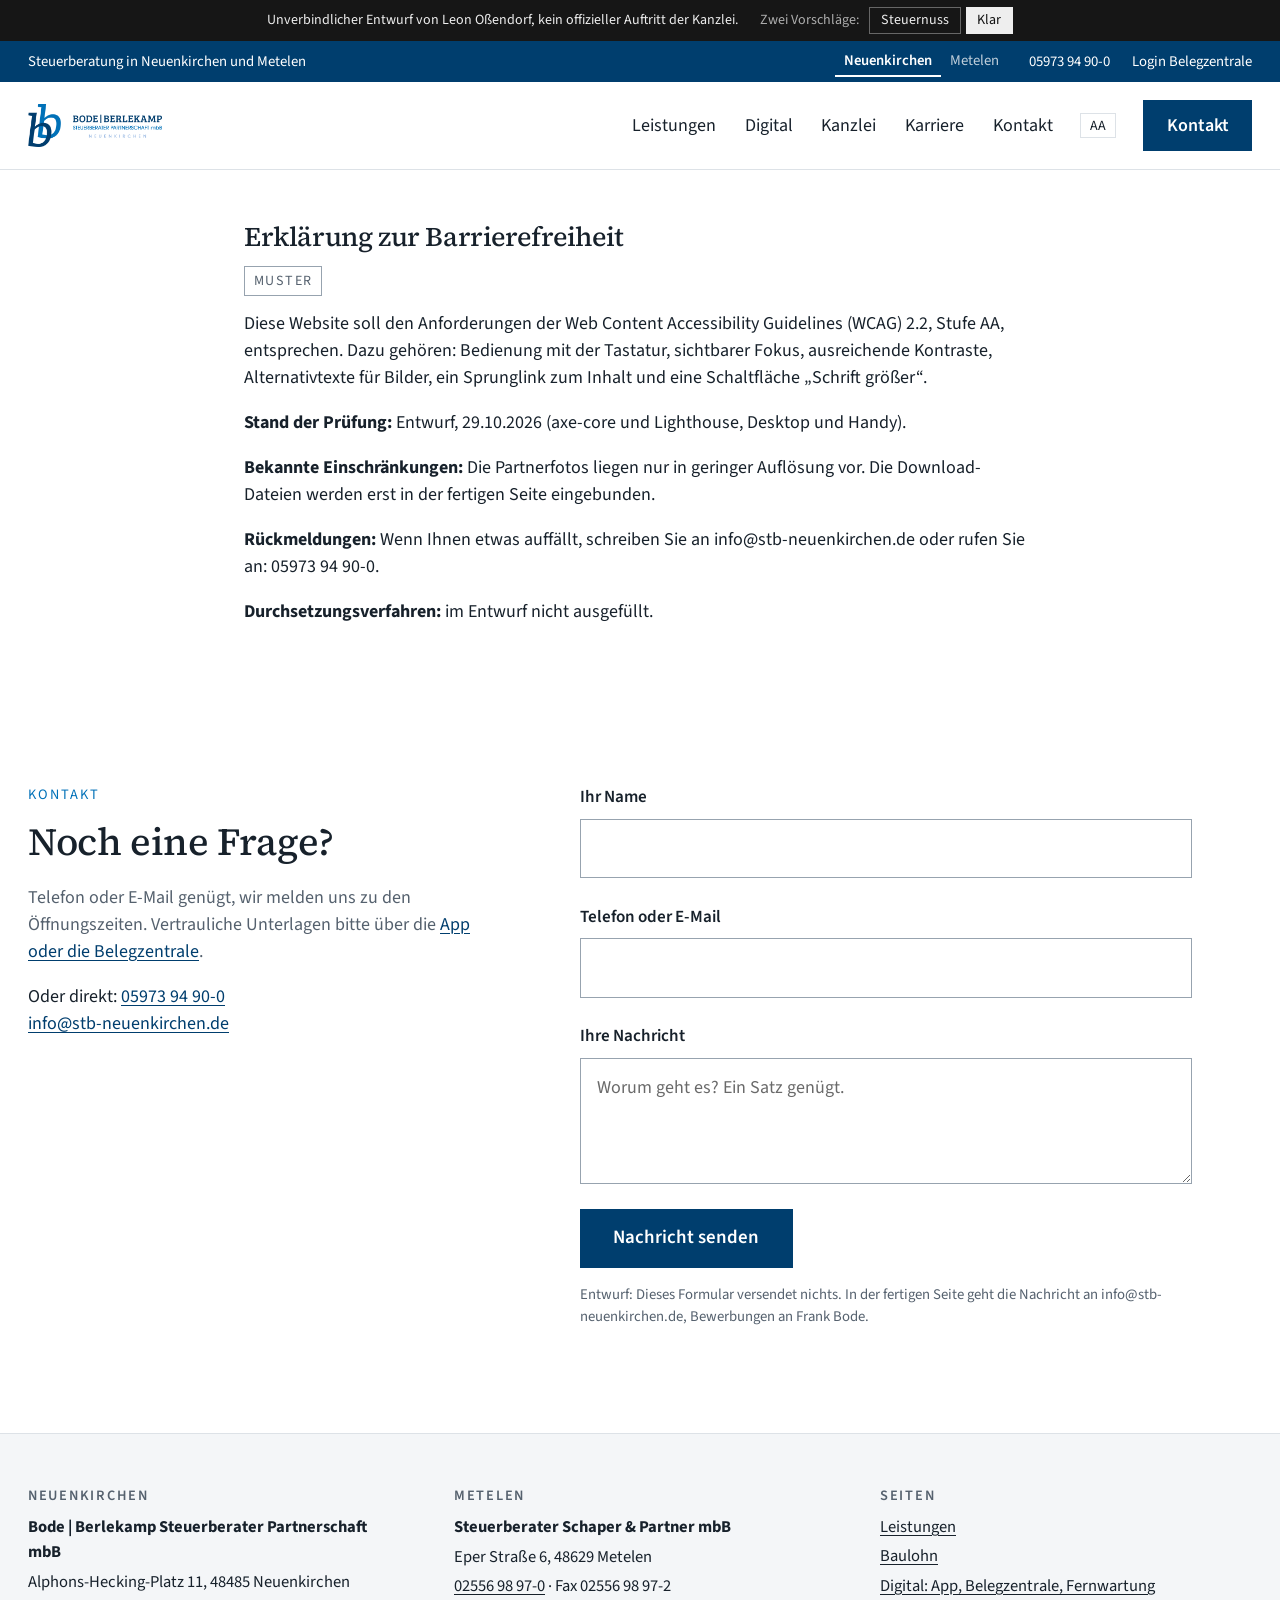
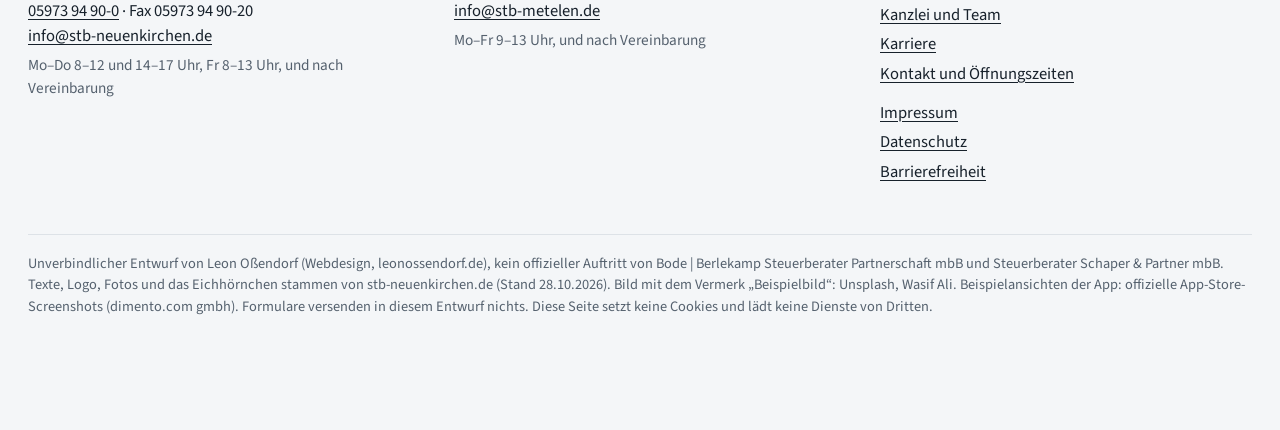
==== commit 59eac538: "Fassung 3: eigener Hero mit Bildkomposition, drei Eichhörnchen-Posen aus dem Original, cleanes Formu" ====
--- a/barrierefreiheit.html
+++ b/barrierefreiheit.html
@@ -1,5 +1,5 @@
 <!doctype html>
-<html lang="de-DE" data-design="klar" data-standort="neuenkirchen">
+<html lang="de-DE" class="ohne-js" data-design="klar" data-standort="neuenkirchen">
 <head>
 <meta charset="utf-8">
 <meta name="viewport" content="width=device-width, initial-scale=1">
@@ -49,15 +49,12 @@
 <p><strong>Stand der Prüfung:</strong> Entwurf, 29.10.2026 (axe-core und Lighthouse, Desktop und Handy).</p>
 <p><strong>Bekannte Einschränkungen:</strong> Die Partnerfotos liegen nur in geringer Auflösung vor. Die Download-Dateien werden erst in der fertigen Seite eingebunden.</p>
 <p><strong>Rückmeldungen:</strong> Wenn Ihnen etwas auffällt, schreiben Sie an info@stb-neuenkirchen.de oder rufen Sie an: 05973 94 90-0.</p>
-<p><strong>Durchsetzungsverfahren:</strong> im Entwurf nicht ausgefüllt.</p></div></section><section class="abschnitt" id="kontakt" aria-labelledby="kontakt-h"><div class="wrap kompakt">
+<p><strong>Durchsetzungsverfahren:</strong> im Entwurf nicht ausgefüllt.</p></div></section><section class="abschnitt ein" id="kontakt" aria-labelledby="kontakt-h"><div class="wrap kompakt">
   <div><span class="nummer">Kontakt</span><h2 id="kontakt-h">Noch eine Frage?</h2><p class="leise">Telefon oder E-Mail genügt, wir melden uns zu den Öffnungszeiten. Vertrauliche Unterlagen bitte über die <a href="digital.html">App oder die Belegzentrale</a>.</p><p>Oder direkt: <a href="tel:+4959739490" data-tel>05973 94 90-0</a><br><a href="mailto:info@stb-neuenkirchen.de" data-mail>info@stb-neuenkirchen.de</a></p></div>
-  <form class="formular" data-demo novalidate>
-    <div class="feldzeile"><label for="f-name">Name (Angabe optional)</label><input id="f-name" name="name" type="text" autocomplete="name"></div>
-    <div class="zwei">
-      <div class="feldzeile"><label for="f-tel">Telefon</label><input id="f-tel" name="telefon" type="tel" autocomplete="tel" inputmode="tel"><span class="hinweis">Telefon oder E-Mail, eins reicht.</span></div>
-      <div class="feldzeile"><label for="f-mail">E-Mail</label><input id="f-mail" name="email" type="email" autocomplete="email"></div>
-    </div>
-    <div class="feldzeile"><label for="f-text">Ihre Nachricht (Angabe optional)</label><textarea id="f-text" name="nachricht"></textarea></div>
+  <form class="formular f3" data-demo novalidate>
+    <div class="feldzeile"><label for="f-name">Ihr Name</label><input id="f-name" name="name" type="text" autocomplete="name"></div>
+    <div class="feldzeile"><label for="f-kontakt">Telefon oder E-Mail</label><input id="f-kontakt" name="kontakt" type="text" autocomplete="on" inputmode="email" required></div>
+    <div class="feldzeile"><label for="f-text">Ihre Nachricht</label><textarea id="f-text" name="nachricht" placeholder="Worum geht es? Ein Satz genügt."></textarea></div>
     <p class="fehler" role="alert" hidden></p>
     <button class="btn" type="submit">Nachricht senden</button>
     <p class="demo-hinweis">Entwurf: Dieses Formular versendet nichts. In der fertigen Seite geht die Nachricht an info@stb-neuenkirchen.de, Bewerbungen an Frank Bode.</p>
@@ -70,7 +67,7 @@
     <div><h2>Metelen</h2><address><p><strong>Steuerberater Schaper &amp; Partner mbB</strong></p><p>Eper Straße 6, 48629 Metelen</p><p><a href="tel:+4925569897">02556 98 97-0</a> · Fax 02556 98 97-2<br><a href="mailto:info@stb-metelen.de">info@stb-metelen.de</a></p></address><p class="klein leise">Mo–Fr 9–13 Uhr, und nach Vereinbarung</p></div>
     <div><h2>Seiten</h2><ul><li><a href="leistungen.html">Leistungen</a></li><li><a href="leistungen.html#baulohn">Baulohn</a></li><li><a href="digital.html">Digital: App, Belegzentrale, Fernwartung</a></li><li><a href="kanzlei.html">Kanzlei und Team</a></li><li><a href="karriere.html">Karriere</a></li><li><a href="kontakt.html">Kontakt und Öffnungszeiten</a></li></ul><ul style="margin-top:.8rem"><li><a href="impressum.html">Impressum</a></li><li><a href="datenschutz.html">Datenschutz</a></li><li><a href="barrierefreiheit.html">Barrierefreiheit</a></li></ul></div>
   </div>
-  <div class="entwurf-hinweis"><p>Unverbindlicher Entwurf von Leon Oßendorf (Webdesign, leonossendorf.de), kein offizieller Auftritt von Bode | Berlekamp Steuerberater Partnerschaft mbB und Steuerberater Schaper &amp; Partner mbB. Texte, Logo, Fotos und das Eichhörnchen stammen von stb-neuenkirchen.de (Stand 28.10.2026). Bild mit dem Vermerk „Beispielbild“: Unsplash, Wasif Ali. Formulare versenden in diesem Entwurf nichts. Diese Seite setzt keine Cookies und lädt keine Dienste von Dritten.</p></div>
+  <div class="entwurf-hinweis"><p>Unverbindlicher Entwurf von Leon Oßendorf (Webdesign, leonossendorf.de), kein offizieller Auftritt von Bode | Berlekamp Steuerberater Partnerschaft mbB und Steuerberater Schaper &amp; Partner mbB. Texte, Logo, Fotos und das Eichhörnchen stammen von stb-neuenkirchen.de (Stand 28.10.2026). Bild mit dem Vermerk „Beispielbild“: Unsplash, Wasif Ali. Beispielansichten der App: offizielle App-Store-Screenshots (dimento.com gmbh). Formulare versenden in diesem Entwurf nichts. Diese Seite setzt keine Cookies und lädt keine Dienste von Dritten.</p></div>
 </div></footer>
 <nav class="daumen" aria-label="Schnellkontakt"><a class="btn" href="tel:+4959739490" data-tel>05973 94 90-0</a><a class="btn btn-zweit" href="kontakt.html">Nachricht</a></nav>
 <script src="js/main.js"></script>
--- a/css/base.css
+++ b/css/base.css
@@ -219,3 +219,76 @@
 .faq summary{cursor:pointer;font-weight:600;padding:.2rem 0}
 .faq p{margin:.6rem 0 0}
 .label{display:inline-block;font-size:.78rem;letter-spacing:.1em;text-transform:uppercase;padding:.2rem .5rem;border:1px solid var(--rand-stark);color:var(--text-leise)}
+
+/* ===== Fassung 3: Hero-Komposition, Animationen, Formular, Anleitung ===== */
+.hero{position:relative;overflow:hidden}
+.hero-raster{display:grid;grid-template-columns:minmax(0,7fr) minmax(0,5fr);gap:2rem 4rem;align-items:end}
+@media (max-width:900px){.hero-raster{grid-template-columns:1fr}}
+.hero-kicker{display:flex;gap:1.2rem;flex-wrap:wrap;font-size:.8rem;letter-spacing:.14em;text-transform:uppercase;color:var(--text-leise);margin:0 0 1.6rem}
+.hero-kicker span+span::before{content:"·";margin-right:1.2rem;opacity:.5}
+.hero h1{font-size:clamp(2.4rem,6vw,5rem);line-height:.98;margin:0 0 1.2rem;hyphens:manual;max-width:12ch}
+.hero-satz{font-size:1.2rem;max-width:30rem;margin-bottom:1.6rem}
+.hero-knoepfe{display:flex;flex-wrap:wrap;gap:.75rem}
+.hero-bilder{position:relative;display:grid;grid-template-columns:repeat(6,1fr);grid-template-rows:auto auto;gap:.75rem}
+.hero-bilder figure{margin:0;position:relative;overflow:hidden}
+.hero-bilder img{width:100%;height:100%;object-fit:cover;transition:transform .6s ease}
+.hero-bilder figure:hover img{transform:scale(1.03)}
+.hero-bilder .b1{grid-column:1/-1;grid-row:1}
+.hero-bilder .b1 img{aspect-ratio:16/9}
+.hero-bilder .b2{grid-column:1/3;grid-row:2}
+.hero-bilder .b3{grid-column:3/5;grid-row:2}
+.hero-bilder .b2 img,.hero-bilder .b3 img{aspect-ratio:1;object-position:50% 35%}
+.hero-bilder figcaption{font-size:.72rem;letter-spacing:.06em;text-transform:uppercase;color:var(--text-leise);margin-top:.35rem}
+.hero-bilder .b4{grid-column:5/-1;grid-row:2;font-size:.85rem;padding:.6rem .8rem;border-left:2px solid var(--akzent)}
+.hero-bilder .b4 strong{display:block;font-size:.72rem;letter-spacing:.12em;text-transform:uppercase;color:var(--text-leise);margin-bottom:.3rem}
+.hero-bilder .b4 p{margin:0 0 .25em}
+@media (max-width:560px){.hero-bilder .b2{grid-column:1/4}.hero-bilder .b3{grid-column:4/7}.hero-bilder .b4{grid-column:1/-1;grid-row:3}}
+.hero-figur{position:absolute;bottom:0;pointer-events:none}
+
+/* Animationen: sanftes Einblenden beim Scrollen, Hover, Übergänge */
+.ein{opacity:0;transform:translateY(14px);transition:opacity .5s ease,transform .5s ease}
+.ein.sichtbar{opacity:1;transform:none}
+.ein-2{transition-delay:.12s}.ein-3{transition-delay:.24s}.ein-4{transition-delay:.36s}
+html.ohne-js .ein{opacity:1;transform:none}
+.btn,.link-pfeil,.nav a,.wahl label,.team-filter button{transition:background-color .2s ease,color .2s ease,border-color .2s ease,transform .25s ease,box-shadow .25s ease}
+.btn:hover{transform:translateY(-1px)}
+.link-pfeil::after{display:inline-block;transition:transform .25s ease}
+.link-pfeil:hover::after{transform:translateX(4px)}
+@keyframes hero-auf{from{opacity:0;transform:translateY(18px)}to{opacity:1;transform:none}}
+.hero-text > *{animation:hero-auf .6s ease both}
+.hero-text > *:nth-child(2){animation-delay:.1s}.hero-text > *:nth-child(3){animation-delay:.2s}.hero-text > *:nth-child(4){animation-delay:.3s}
+.hero-bilder > *{animation:hero-auf .7s ease both;animation-delay:.25s}
+.hero-bilder > *:nth-child(2){animation-delay:.4s}.hero-bilder > *:nth-child(3){animation-delay:.5s}.hero-bilder > *:nth-child(4){animation-delay:.6s}
+.hero-figur{animation:hero-auf .8s ease .5s both}
+.hero-text > [data-only],.hero-text > picture{animation:none}
+@media (prefers-reduced-motion:reduce){.ein{opacity:1;transform:none;transition:none}.hero-text > *,.hero-bilder > *,.hero-figur{animation:none}.hero-bilder figure:hover img{transform:none}}
+
+/* Formular, Fassung 3: wenige Felder, Beschriftung über dem Feld, deutlicher Knopf */
+.f3{max-width:34rem}
+.f3 .feldzeile{margin-bottom:1.4rem}
+.f3 .feldzeile label{font-weight:600;font-size:.95rem;margin-bottom:.2rem}
+.f3 .feldzeile input,.f3 .feldzeile textarea{padding:.85rem .9rem;border:1.5px solid var(--rand-stark);background:#fff;color:#111;font-size:1rem}
+.f3 .feldzeile input:focus,.f3 .feldzeile textarea:focus{border-color:var(--akzent);outline:3px solid var(--fokus);outline-offset:2px}
+.f3 .wahl{gap:.5rem}
+.f3 .wahl label{padding:.55rem 1rem;font-size:.95rem}
+.f3 .btn{padding:.95rem 1.8rem;font-size:1.05rem;width:100%;justify-content:center}
+@media (min-width:600px){.f3 .btn{width:auto}}
+.f3 .demo-hinweis{margin-top:.9rem}
+.erfolg{max-width:34rem;padding:1rem 0;display:grid;gap:.6rem}
+.erfolg .haken-gross{width:3.2rem;height:3.2rem;border-radius:50%;background:var(--gruen);display:grid;place-items:center;color:#fff;margin-bottom:.4rem;animation:hero-auf .5s ease both}
+.erfolg h3{margin:0}
+.erfolg p{margin:0}
+.erfolg .weiter{margin-top:1rem;display:flex;gap:.75rem;flex-wrap:wrap;align-items:center}
+
+/* Schritt-für-Schritt-Anleitung */
+.schritte{list-style:none;margin:0;padding:0}
+.schritte li{display:grid;grid-template-columns:minmax(0,1fr) 11rem;gap:1.5rem 3rem;align-items:center;padding:2rem 0;border-top:1px solid var(--rand)}
+.schritte li:last-child{border-bottom:1px solid var(--rand)}
+.schritte .nr{display:block;font-size:2.4rem;line-height:1;font-weight:700;color:var(--akzent);margin-bottom:.4rem}
+.schritte h3{margin-bottom:.3em}
+.schritte p{margin:0 0 .5em}
+.schritte figure{margin:0}
+.schritte img{width:100%;border:1px solid var(--rand)}
+.schritte figcaption{font-size:.72rem;color:var(--text-leise);margin-top:.35rem}
+@media (max-width:640px){.schritte li{grid-template-columns:1fr}.schritte figure{max-width:13rem}}
+.anleitung-quelle{font-size:.78rem;color:var(--text-leise);margin-top:1rem}
--- a/css/klar.css
+++ b/css/klar.css
@@ -26,3 +26,17 @@
 [data-design="klar"] .zitat{font-style:italic;border-left-color:var(--akzent-2)}
 [data-design="klar"] .fuss{background:var(--flaeche)}
 [data-design="klar"] .karriere{border-top:1px solid var(--rand);border-bottom:1px solid var(--rand)}
+
+/* Fassung 3 */
+[data-design="klar"] .hero{background:var(--grund);padding-block:clamp(2.5rem,6vw,5rem) 0}
+[data-design="klar"] .hero-raster{padding-bottom:clamp(2.5rem,6vw,5rem)}
+[data-design="klar"] .hero h1{font-weight:500}
+[data-design="klar"] .hero h1 em{font-style:italic;font-weight:400;color:var(--akzent)}
+[data-design="klar"] .hero-text{border-left:1px solid var(--rand);padding-left:clamp(1rem,3vw,2.5rem);position:relative}
+[data-design="klar"] .hero-text::before{content:"Steuerberater · Partnerschaft mbB";position:absolute;left:-1.4rem;top:0;writing-mode:vertical-rl;transform:rotate(180deg);font-size:.68rem;letter-spacing:.2em;text-transform:uppercase;color:var(--text-leise);white-space:nowrap}
+@media (max-width:900px){[data-design="klar"] .hero-text{border-left:0;padding-left:0}[data-design="klar"] .hero-text::before{display:none}}
+[data-design="klar"] .hero-bilder .b4{background:var(--akzent);color:#fff;border-left:0}
+[data-design="klar"] .hero-bilder .b4 strong{color:#bfe0f7}
+[data-design="klar"] .hero-bilder .b4 .status::before{background:#9fd3b0}
+[data-design="klar"] .f3 .wahl label:has(input:checked){background:var(--akzent);border-color:var(--akzent);color:#fff}
+[data-design="klar"] .schritte .nr{font-family:var(--serif)}
--- a/css/nuss.css
+++ b/css/nuss.css
@@ -32,3 +32,23 @@
 [data-design="nuss"] .hoernchen-karriere{position:absolute;right:1rem;bottom:0;width:clamp(8rem,15vw,12rem);pointer-events:none}
 @media (max-width:760px){[data-design="nuss"] .karriere .wrap{padding-right:0;padding-bottom:8rem}[data-design="nuss"] .hoernchen-karriere{width:7rem;right:.5rem}}
 [data-design="nuss"] .fuss{background:var(--flaeche)}
+
+/* Fassung 3 */
+[data-design="nuss"] .hero{background:var(--flaeche);padding-block:clamp(2.5rem,6vw,5rem) 0}
+[data-design="nuss"] .hero-raster{padding-bottom:clamp(2.5rem,6vw,5rem);grid-template-columns:minmax(0,6fr) minmax(0,5fr)}
+@media (max-width:900px){[data-design="nuss"] .hero-raster{grid-template-columns:1fr}}
+[data-design="nuss"] .hero-text{position:relative;padding-bottom:clamp(1rem,6vw,5rem);padding-right:clamp(8rem,17vw,13.5rem)}
+[data-design="nuss"] .hero h1 em{font-style:normal;color:var(--akzent);display:inline-block;border-bottom:.12em solid var(--akzent-2);line-height:1.05}
+[data-design="nuss"] .hero .eich-hero{position:absolute;right:0;bottom:0;width:clamp(8rem,16vw,13rem);pointer-events:none}
+@media (max-width:900px){[data-design="nuss"] .hero .eich-hero{right:0;width:7.5rem}[data-design="nuss"] .hero-text{padding-right:0;padding-bottom:9.5rem}}
+[data-design="nuss"] .hero-bilder .b1 img{outline:.6rem solid #fff;outline-offset:-.6rem}
+[data-design="nuss"] .hero-bilder .b4{background:var(--akzent-2);color:#fff;border-left:0}
+[data-design="nuss"] .hero-bilder .b4 strong{color:#f0d3b0}
+[data-design="nuss"] .hero-bilder .b4 .status::before{background:#c9e0a0}
+[data-design="nuss"] .digital-figur{position:relative;overflow:hidden;padding-bottom:0}
+[data-design="nuss"] .digital-figur .wrap{position:relative;padding-bottom:clamp(3rem,7vw,6rem)}
+[data-design="nuss"] .eich-digital{position:absolute;right:0;bottom:0;width:clamp(7rem,13vw,10rem);pointer-events:none}
+[data-design="nuss"] .digital-figur .spalten-2 > div:last-child{padding-right:min(26%,11rem)}
+@media (max-width:860px){[data-design="nuss"] .digital-figur .spalten-2 > div:last-child{padding-right:0;padding-bottom:7rem}[data-design="nuss"] .eich-digital{width:7rem}}
+[data-design="nuss"] .f3 .wahl label:has(input:checked){background:var(--akzent-2);border-color:var(--akzent-2);color:#fff}
+[data-design="nuss"] .schritte .nr{font-family:var(--slab)}
